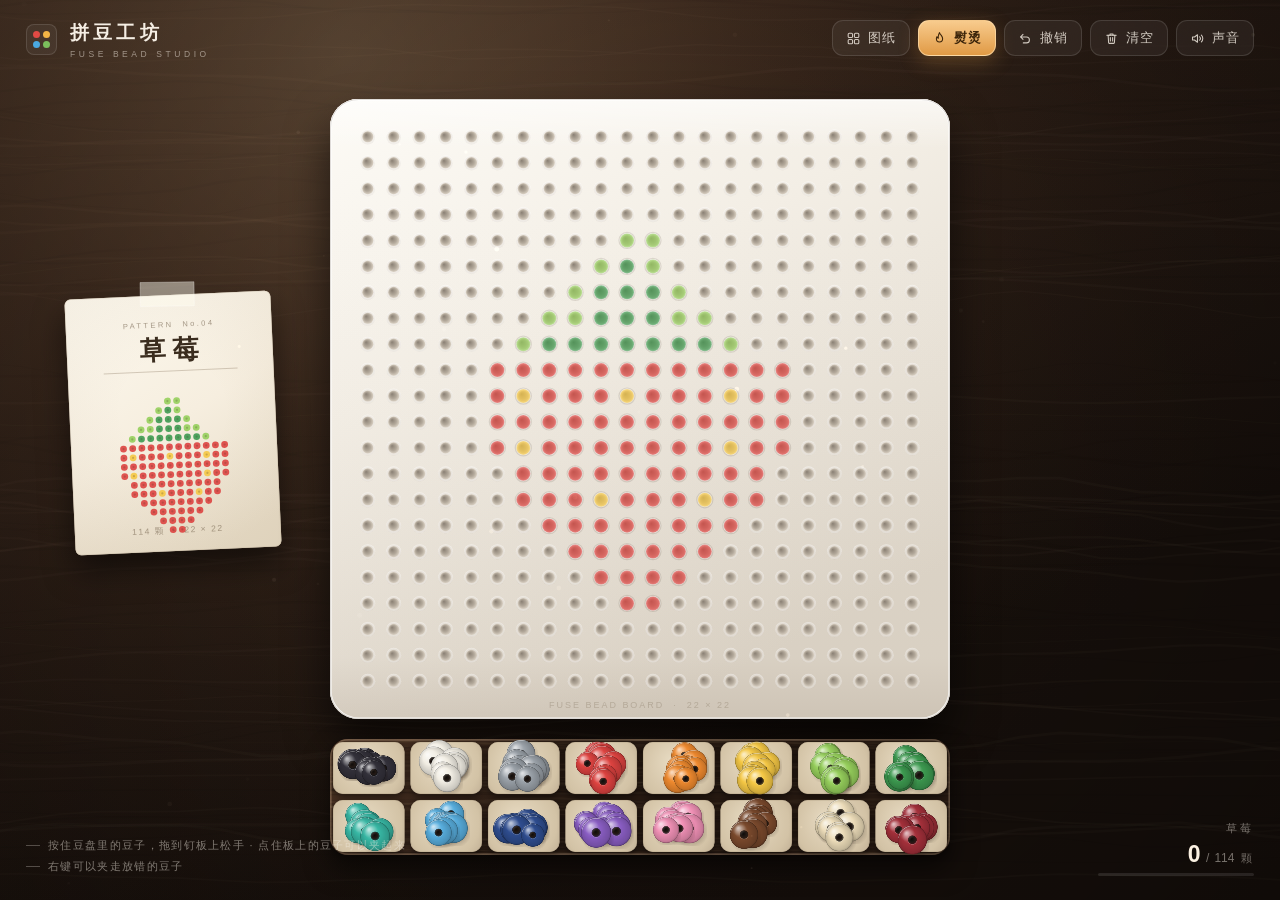
==== fuse-bead-studio.html @ 7cddbe06 "feat: Create Realistic Bead Sorting Game Co-authored-by: traeagent <traeagent@users.noreply.github.c" ====
<!DOCTYPE html>
<html lang="zh-CN">
<head>
<meta charset="utf-8">
<meta name="viewport" content="width=device-width, initial-scale=1, maximum-scale=1, user-scalable=no">
<title>拼豆工坊 · Fuse Bead Studio</title>
<style>
  :root{
    --ink:#f5eee4;
    --muted:rgba(245,238,228,.52);
    --line:rgba(255,255,255,.12);
    --glass:rgba(255,255,255,.055);
    --amber:#f0b45a;
  }
  *{box-sizing:border-box;-webkit-tap-highlight-color:transparent}
  html,body{height:100%;margin:0;overflow:hidden;background:#150f0c;color:var(--ink);
    font-family:-apple-system,BlinkMacSystemFont,"PingFang SC","Hiragino Sans GB","Microsoft YaHei",sans-serif;
    -webkit-font-smoothing:antialiased;user-select:none}
  #stage{position:fixed;inset:0;width:100%;height:100%;display:block;cursor:none;touch-action:none;
    opacity:0;animation:reveal 1.1s .1s forwards ease-out}
  @keyframes reveal{to{opacity:1}}

  /* ── HUD ── */
  .hud{position:fixed;left:0;right:0;top:0;display:flex;justify-content:space-between;align-items:flex-start;
    padding:20px 26px 0;pointer-events:none;z-index:5}
  .brand{display:flex;align-items:center;gap:13px;animation:drop .8s .15s both cubic-bezier(.2,.8,.3,1)}
  .logo{display:grid;grid-template-columns:repeat(2,7px);grid-template-rows:repeat(2,7px);gap:3px;
    padding:6px;border-radius:8px;background:rgba(255,255,255,.05);border:1px solid var(--line)}
  .logo i{border-radius:50%;display:block}
  .logo i:nth-child(1){background:#e04a44}
  .logo i:nth-child(2){background:#f2b545}
  .logo i:nth-child(3){background:#4aa8e0}
  .logo i:nth-child(4){background:#7bbf5c}
  .brand h1{font-size:19px;margin:0;font-weight:600;letter-spacing:.22em;
    font-family:"Songti SC","Noto Serif SC",Georgia,serif}
  .brand p{margin:3px 0 0;font-size:8.5px;letter-spacing:.42em;color:var(--muted);font-weight:500}
  .tools{display:flex;gap:8px;pointer-events:auto;animation:drop .8s .25s both cubic-bezier(.2,.8,.3,1)}
  @keyframes drop{from{opacity:0;transform:translateY(-10px)}to{opacity:1;transform:none}}
  .btn{display:inline-flex;align-items:center;justify-content:center;gap:7px;height:36px;padding:0 13px;
    border-radius:11px;background:var(--glass);border:1px solid var(--line);color:rgba(245,238,228,.82);
    font-size:12.5px;letter-spacing:.08em;cursor:pointer;font-family:inherit;
    transition:background .18s,transform .18s,border-color .18s,color .18s,box-shadow .3s;
    backdrop-filter:blur(12px);-webkit-backdrop-filter:blur(12px)}
  .btn:hover{background:rgba(255,255,255,.1);border-color:rgba(255,255,255,.24);transform:translateY(-1px);color:#fff}
  .btn:active{transform:translateY(0) scale(.97)}
  .btn svg{width:15px;height:15px;stroke:currentColor;fill:none;stroke-width:1.7;
    stroke-linecap:round;stroke-linejoin:round;flex:none}
  .btn.primary{background:linear-gradient(180deg,#f8cb8d,#e09a45);color:#3a2309;
    border-color:rgba(255,225,175,.65);font-weight:600;box-shadow:0 6px 20px rgba(224,154,69,.28)}
  .btn.primary:hover{background:linear-gradient(180deg,#ffdca3,#eda552);color:#2b1906}
  .btn.primary.pulse{animation:pulse 1.6s infinite ease-in-out}
  @keyframes pulse{0%,100%{box-shadow:0 6px 20px rgba(224,154,69,.28)}50%{box-shadow:0 0 0 3px rgba(240,180,90,.28),0 8px 26px rgba(240,180,90,.5)}}
  .btn svg.slash{display:none}
  .btn.muted svg.slash{display:block}
  .btn.muted svg.wave{display:none}

  /* ── stats ── */
  .stats{position:fixed;right:26px;bottom:24px;display:flex;flex-direction:column;align-items:flex-end;gap:7px;
    pointer-events:none;z-index:5;animation:drop .8s .4s both cubic-bezier(.2,.8,.3,1)}
  .stats .name{font-size:10.5px;letter-spacing:.28em;color:rgba(245,238,228,.45)}
  .stats .num{display:flex;align-items:baseline;gap:5px;font-variant-numeric:tabular-nums;line-height:1}
  .stats b{font-size:23px;font-weight:600;color:#fbf1e2;letter-spacing:.02em}
  .stats em{font-style:normal;font-size:12px;color:rgba(245,238,228,.45)}
  .stats .unit{font-size:10.5px;color:rgba(245,238,228,.4);letter-spacing:.15em;margin-left:2px}
  .track{width:156px;height:3px;border-radius:2px;background:rgba(255,255,255,.1);overflow:hidden}
  .track i{display:block;height:100%;width:0;border-radius:2px;
    background:linear-gradient(90deg,#e79a43,#ffdc9e);transition:width .35s cubic-bezier(.2,.8,.3,1)}

  .hint{position:fixed;left:26px;bottom:26px;display:flex;flex-direction:column;gap:6px;pointer-events:none;z-index:5;
    font-size:11px;letter-spacing:.12em;color:rgba(245,238,228,.48);animation:drop .8s .5s both}
  .hint span{display:flex;align-items:center;gap:8px}
  .hint i{width:14px;height:1px;background:rgba(245,238,228,.28);display:block}

  .toast{position:fixed;left:50%;top:82px;transform:translate(-50%,-8px);padding:9px 17px;border-radius:999px;
    background:rgba(32,23,17,.86);border:1px solid rgba(255,255,255,.13);font-size:12px;letter-spacing:.08em;
    color:#f4e8d8;opacity:0;transition:opacity .25s,transform .25s;pointer-events:none;z-index:20;
    backdrop-filter:blur(10px);-webkit-backdrop-filter:blur(10px);white-space:nowrap}
  .toast.show{opacity:1;transform:translate(-50%,0)}

  /* ── modals ── */
  .modal{position:fixed;inset:0;z-index:30;display:flex;align-items:center;justify-content:center;padding:24px;
    background:rgba(12,8,6,.66);backdrop-filter:blur(14px);-webkit-backdrop-filter:blur(14px);
    opacity:0;pointer-events:none;transition:opacity .3s}
  .modal.open{opacity:1;pointer-events:auto}
  .sheet{width:min(760px,94vw);max-height:88vh;overflow:auto;border-radius:22px;padding:26px 26px 24px;
    background:linear-gradient(165deg,#2f231b,#211812 70%);border:1px solid rgba(255,255,255,.1);
    box-shadow:0 40px 90px rgba(0,0,0,.6),inset 0 1px 0 rgba(255,255,255,.07);
    transform:translateY(14px) scale(.985);transition:transform .35s cubic-bezier(.2,.8,.3,1)}
  .modal.open .sheet{transform:none}
  .sheet-head{display:flex;justify-content:space-between;align-items:flex-start;gap:16px;margin-bottom:20px}
  .sheet h2{margin:0;font-size:20px;font-weight:600;letter-spacing:.16em;
    font-family:"Songti SC","Noto Serif SC",Georgia,serif}
  .sheet-head p{margin:7px 0 0;font-size:11.5px;letter-spacing:.08em;color:var(--muted)}
  .x{width:32px;height:32px;border-radius:9px;background:rgba(255,255,255,.05);border:1px solid var(--line);
    color:rgba(245,238,228,.6);font-size:13px;cursor:pointer;line-height:1;transition:.18s;flex:none}
  .x:hover{background:rgba(255,255,255,.12);color:#fff}
  .pgrid{display:grid;grid-template-columns:repeat(6,1fr);gap:10px}
  @media(max-width:720px){.pgrid{grid-template-columns:repeat(3,1fr)}}
  .pcard{position:relative;display:flex;flex-direction:column;align-items:center;gap:7px;padding:10px 8px 11px;
    border-radius:14px;background:rgba(255,255,255,.035);border:1px solid rgba(255,255,255,.08);
    cursor:pointer;transition:.2s;font-family:inherit;color:inherit}
  .pcard:hover{background:rgba(255,255,255,.08);border-color:rgba(255,255,255,.2);transform:translateY(-2px)}
  .pcard.on{border-color:rgba(240,180,90,.8);background:rgba(240,180,90,.09);
    box-shadow:0 0 0 1px rgba(240,180,90,.35) inset}
  .pcard canvas{width:100%;aspect-ratio:1;border-radius:9px;display:block;background:rgba(0,0,0,.18)}
  .pcard b{font-size:12px;font-weight:500;letter-spacing:.1em}
  .pcard s{font-size:9.5px;color:var(--muted);text-decoration:none;letter-spacing:.08em}
  .done-sheet{width:min(420px,92vw);text-align:center;padding:34px 30px 28px}
  .seal{width:56px;height:56px;margin:0 auto 16px;border-radius:50%;display:grid;place-items:center;
    background:radial-gradient(circle at 35% 30%,#ffdda6,#e7a24c);color:#3a2309;font-size:24px;
    box-shadow:0 8px 24px rgba(231,162,76,.35)}
  .done-sheet h2{letter-spacing:.2em}
  .done-sheet p{margin:10px 0 22px;font-size:12px;line-height:1.9;letter-spacing:.06em;color:var(--muted)}
  .done-sheet .btns{display:flex;gap:10px;justify-content:center}
  .done-sheet .btns .btn{height:40px;padding:0 20px;font-size:13px}
  @media(max-width:760px){
    .btn span{display:none}
    .btn{width:38px;padding:0}
    .btn.primary{width:auto;padding:0 14px}
    .btn.primary span{display:inline}
    .brand h1{font-size:16px;letter-spacing:.16em}
    .brand p{display:none}
    .hud{padding:14px 14px 0}
    .stats{right:16px;bottom:16px}
    .track{width:110px}
    .hint{left:16px;bottom:16px}
    .hint span:nth-child(2){display:none}
  }
</style>
</head>
<body>
<canvas id="stage"></canvas>

<header class="hud" id="hud">
  <div class="brand">
    <div class="logo"><i></i><i></i><i></i><i></i></div>
    <div>
      <h1>拼豆工坊</h1>
      <p>FUSE BEAD STUDIO</p>
    </div>
  </div>
  <div class="tools">
    <button class="btn" id="btnPattern" title="选择图纸">
      <svg viewBox="0 0 24 24"><rect x="3.5" y="3.5" width="7" height="7" rx="1.8"/><rect x="13.5" y="3.5" width="7" height="7" rx="1.8"/><rect x="3.5" y="13.5" width="7" height="7" rx="1.8"/><rect x="13.5" y="13.5" width="7" height="7" rx="1.8"/></svg>
      <span>图纸</span>
    </button>
    <button class="btn primary" id="btnIron" title="熨烫定型">
      <svg viewBox="0 0 24 24"><path d="M12 2.6c.9 2.5 2.1 3.6 3.1 4.9 1.2 1.6 1.9 3.2 1.9 5a5 5 0 0 1-10 0c0-1.3.4-2.5 1.1-3.5.2 1.5.8 2.3 2 2.7-.4-2.8.1-5.9 1.9-9.1z"/></svg>
      <span>熨烫</span>
    </button>
    <button class="btn" id="btnUndo" title="撤销 (Z)">
      <svg viewBox="0 0 24 24"><path d="M4.5 9.5h9a4.75 4.75 0 0 1 0 9.5H8.5"/><path d="M8 5.5 4.3 9.5 8 13.5"/></svg>
      <span>撤销</span>
    </button>
    <button class="btn" id="btnClear" title="清空钉板">
      <svg viewBox="0 0 24 24"><path d="M4.5 6.8h15"/><path d="M9.6 6.8V4.9h4.8v1.9"/><path d="M6.6 6.8l.8 12.1a1 1 0 0 0 1 .9h7.2a1 1 0 0 0 1-.9l.8-12.1"/><path d="M10.2 10.4v5.4M13.8 10.4v5.4"/></svg>
      <span>清空</span>
    </button>
    <button class="btn" id="btnSound" title="声音开关">
      <svg class="wave" viewBox="0 0 24 24"><path d="M4 9.6h3.2L12 6v12l-4.8-3.6H4z"/><path d="M15.4 9.2a4 4 0 0 1 0 5.6"/><path d="M18.2 6.6a7.6 7.6 0 0 1 0 10.8"/></svg>
      <svg class="slash" viewBox="0 0 24 24"><path d="M4 9.6h3.2L12 6v12l-4.8-3.6H4z"/><path d="M15.8 9.6l4.4 4.8M20.2 9.6l-4.4 4.8"/></svg>
      <span>声音</span>
    </button>
  </div>
</header>

<div class="stats">
  <div class="name" id="statName">草莓</div>
  <div class="num"><b id="statDone">0</b><em>/</em><em id="statTotal">114</em><span class="unit">颗</span></div>
  <div class="track"><i id="statBar"></i></div>
</div>

<div class="hint">
  <span><i></i>按住豆盘里的豆子，拖到钉板上松手 · 点住板上的豆子可以夹起来</span>
  <span><i></i>右键可以夹走放错的豆子</span>
</div>

<div class="toast" id="toast"></div>

<div class="modal" id="patternModal">
  <div class="sheet">
    <div class="sheet-head">
      <div>
        <h2>选择图纸</h2>
        <p>照着底稿一颗颗放，放完点「熨烫」让它融为一体</p>
      </div>
      <button class="x" id="btnClosePatterns" aria-label="关闭">✕</button>
    </div>
    <div class="pgrid" id="pgrid"></div>
  </div>
</div>

<div class="modal" id="doneModal">
  <div class="sheet done-sheet">
    <div class="seal">
      <svg viewBox="0 0 24 24" width="26" height="26" fill="none" stroke="currentColor" stroke-width="2.4" stroke-linecap="round" stroke-linejoin="round"><path d="M5 12.5l4.5 4.5L19 7.5"/></svg>
    </div>
    <h2>熨烫完成</h2>
    <p id="doneText">豆子已经牢牢融在一起了</p>
    <div class="btns">
      <button class="btn primary" id="btnSave"><span>保存图片</span></button>
      <button class="btn" id="btnAgain"><span>再做一幅</span></button>
    </div>
  </div>
</div>

<script>
(() => {
'use strict';

/* ══════════════════════════ 基础 ══════════════════════════ */
const TAU = Math.PI * 2;
const GRID = 22;
const clamp = (v, a, b) => v < a ? a : v > b ? b : v;
const lerp = (a, b, t) => a + (b - a) * t;
const smooth = t => t * t * (3 - 2 * t);
const easeOut = t => 1 - Math.pow(1 - t, 3);

const PALETTE = [
  { k:'K', name:'曜石黑', hex:'#33313a' },
  { k:'W', name:'珍珠白', hex:'#f2eee4' },
  { k:'A', name:'雾灰',   hex:'#9aa1a8' },
  { k:'R', name:'正红',   hex:'#dd4340' },
  { k:'O', name:'橘橙',   hex:'#ef8a2f' },
  { k:'Y', name:'柠檬黄', hex:'#f5c845' },
  { k:'L', name:'嫩芽绿', hex:'#96cf5c' },
  { k:'G', name:'森林绿', hex:'#3d9a50' },
  { k:'T', name:'薄荷',   hex:'#38b7a4' },
  { k:'B', name:'晴空蓝', hex:'#58aede' },
  { k:'N', name:'深海蓝', hex:'#2f4d8f' },
  { k:'P', name:'葡萄紫', hex:'#8a5ec3' },
  { k:'M', name:'樱花粉', hex:'#f191b6' },
  { k:'C', name:'可可棕', hex:'#7b4a2d' },
  { k:'S', name:'奶油',   hex:'#ecdcb9' },
  { k:'D', name:'酒红',   hex:'#a3303a' },
];
const KEY = {};
PALETTE.forEach((p, i) => KEY[p.k] = i);

const PATTERNS = [
  { id:'strawberry', name:'草莓', rows:[
    "................",
    ".......LL.......",
    "......LGL.......",
    ".....LGGGL......",
    "....LLGGGLL.....",
    "...LGGGGGGGL....",
    "..RRRRRRRRRRRR..",
    "..RYRRRYRRRYRR..",
    "..RRRRRRRRRRRR..",
    "..RYRRRRRRRYRR..",
    "...RRRRRRRRRR...",
    "...RRRYRRRYRR...",
    "....RRRRRRRR....",
    ".....RRRRRR.....",
    "......RRRR......",
    ".......RR.......",
  ]},
  { id:'heart', name:'爱心', rows:[
    "................",
    "...RRR....RRR...",
    "..RRRRR..RRRRR..",
    ".RRRRRRRRRRRRRR.",
    ".RRWRRRRRRRRWRR.",
    ".RRRRRRRRRRRRRR.",
    ".RRRRRRRRRRRRRR.",
    "..RRRRRRRRRRRR..",
    "...RRRRRRRRRR...",
    "....RRRRRRRR....",
    ".....RRRRRR.....",
    "......RRRR......",
    ".......RR.......",
    "................",
    "................",
    "................",
  ]},
  { id:'star', name:'星星', rows:[
    "................",
    ".......YY.......",
    ".......YY.......",
    "......YYYY......",
    "......YYYY......",
    ".YYYYYYYYYYYYYY.",
    "..YYYYYYYYYYYY..",
    "...YYYYYYYYYY...",
    "....YYYYYYYY....",
    "...YYYYYYYYYY...",
    "...YYYYYYYYYY...",
    "..YYYYY..YYYYY..",
    "..YYYY....YYYY..",
    ".YYY........YYY.",
    "................",
    "................",
  ]},
  { id:'mushroom', name:'蘑菇', rows:[
    "................",
    ".....RRRRRR.....",
    "...RRRRRRRRRR...",
    "..RRWWRRRRWWRR..",
    "..RRWWRRRRWWRR..",
    ".RRRRRRRRRRRRRR.",
    ".RRRRRRRRRRRRRR.",
    "..SSSSSSSSSSSS..",
    "...SSSSSSSSSS...",
    "...SSKSSSSKSS...",
    "...SSSSSSSSSS...",
    "....SSSSSSSS....",
    "....SSSSSSSS....",
    ".....SSSSSS.....",
    "................",
    "................",
  ]},
  { id:'cat', name:'小猫', rows:[
    "................",
    "..OO........OO..",
    "..OOO......OOO..",
    "..OOOO....OOOO..",
    "..OOOOOOOOOOOO..",
    "..OOOOOOOOOOOO..",
    "..OOKOOOOOOKOO..",
    "..OOKOOOOOOKOO..",
    "..OOOOOMOOOOOO..",
    "..OOOOOKKOOOOO..",
    "..OOOOOMOOOOOO..",
    "..OOOOOOOOOOOO..",
    "..OOWWWOOWWWOO..",
    "...OOOOOOOOOO...",
    "....OOOOOOOO....",
    "................",
  ]},
];

/* ══════════════════════════ 状态 ══════════════════════════ */
const canvas = document.getElementById('stage');
const ctx = canvas.getContext('2d');
let W = 0, H = 0, DPR = 1;
let bgSprite = null, boardSprite = null, traySprite = null;
let heaps = [], heapCount = [];

const L = {
  board:{x:0,y:0,w:0,h:0}, tray:{x:0,y:0,w:0,h:0,cw:0,ch:0},
  pitch:0, bead:0, ox:0, oy:0
};

let grid = new Array(GRID * GRID).fill(-1);
let guide = new Array(GRID * GRID).fill(-1);
let guideCount = 0;
let melt = new Float32Array(GRID * GRID);
let history = [];
let currentPattern = PATTERNS[0];
let phase = 'play';           // play | ironing | done
let ironStart = 0;
let ironProgress = 0;
let notifiedDone = false;

const mouse = { x: 0, y: 0, inside: false };
let held = null;
let heldAtDown = false;
let pressedOn = null;
let hoverCell = null;
let hoverComp = null;
let uiHover = false;

const tweezers = { x: 0, y: 0, open: 6, sway: 0, a: 1, kick: 0 };
let parts = [];
let dust = [];
let last = 0;
let statDirty = true;

/* ══════════════════════════ 音频 ══════════════════════════ */
const AK = (() => {
  let ac = null, master = null, noiseBuf = null, muted = false;
  function ensure() {
    if (!ac) {
      const C = window.AudioContext || window.webkitAudioContext;
      if (!C) return null;
      ac = new C();
      master = ac.createGain();
      master.gain.value = muted ? 0 : 0.5;
      master.connect(ac.destination);
      const len = Math.floor(ac.sampleRate * 1.2);
      noiseBuf = ac.createBuffer(1, len, ac.sampleRate);
      const d = noiseBuf.getChannelData(0);
      for (let i = 0; i < len; i++) d[i] = Math.random() * 2 - 1;
    }
    if (ac.state === 'suspended') ac.resume();
    return ac;
  }
  function blip(freq, dur, vol, type, to, delay) {
    const a = ensure(); if (!a || muted) return;
    const t0 = a.currentTime + (delay || 0);
    const o = a.createOscillator(), g = a.createGain();
    o.type = type || 'sine';
    o.frequency.setValueAtTime(freq, t0);
    if (to) o.frequency.exponentialRampToValueAtTime(to, t0 + dur);
    g.gain.setValueAtTime(0.0001, t0);
    g.gain.linearRampToValueAtTime(vol, t0 + 0.006);
    g.gain.exponentialRampToValueAtTime(0.0001, t0 + dur);
    o.connect(g); g.connect(master);
    o.start(t0); o.stop(t0 + dur + 0.03);
  }
  function rustle(dur, vol, hp) {
    const a = ensure(); if (!a || muted) return;
    const s = a.createBufferSource(); s.buffer = noiseBuf;
    const f = a.createBiquadFilter(); f.type = 'highpass'; f.frequency.value = hp || 1600;
    const g = a.createGain();
    g.gain.setValueAtTime(vol, a.currentTime);
    g.gain.exponentialRampToValueAtTime(0.0001, a.currentTime + dur);
    s.connect(f); f.connect(g); g.connect(master);
    s.start(); s.stop(a.currentTime + dur + 0.02);
  }
  return {
    unlock() { ensure(); },
    pick() { rustle(.07, .10, 2200); blip(1500, .05, .045, 'triangle', 1050); },
    place() { blip(560, .09, .14, 'sine', 400); rustle(.035, .06, 3400); },
    right() { blip(880, .12, .05, 'triangle'); blip(1320, .16, .035, 'sine', null, .05); },
    deny() { blip(190, .1, .06, 'square'); },
    undo() { blip(430, .1, .07, 'triangle', 700); },
    ironOn() {
      const a = ensure(); if (!a || muted) return;
      const dur = 3.9;
      const s = a.createBufferSource(); s.buffer = noiseBuf; s.loop = true;
      const f = a.createBiquadFilter(); f.type = 'bandpass'; f.Q.value = .6;
      f.frequency.setValueAtTime(700, a.currentTime);
      f.frequency.linearRampToValueAtTime(2600, a.currentTime + dur);
      const g = a.createGain();
      g.gain.setValueAtTime(0.0001, a.currentTime);
      g.gain.linearRampToValueAtTime(.10, a.currentTime + .7);
      g.gain.linearRampToValueAtTime(.06, a.currentTime + dur - .6);
      g.gain.exponentialRampToValueAtTime(0.0001, a.currentTime + dur);
      s.connect(f); f.connect(g); g.connect(master);
      s.start(); s.stop(a.currentTime + dur + .05);
    },
    chime() {
      [523, 659, 784, 1046].forEach((f, i) => blip(f, .7, .035, 'sine', null, i * .1));
    },
    toggle() {
      muted = !muted;
      if (master) master.gain.value = muted ? 0 : 0.5;
      return muted;
    }
  };
})();

/* ══════════════════════════ 工具 ══════════════════════════ */
function rr(g, x, y, w, h, r) {
  r = Math.min(r, w / 2, h / 2);
  g.beginPath();
  g.moveTo(x + r, y);
  g.arcTo(x + w, y, x + w, y + h, r);
  g.arcTo(x + w, y + h, x, y + h, r);
  g.arcTo(x, y + h, x, y, r);
  g.arcTo(x, y, x + w, y, r);
  g.closePath();
}
function mulberry32(a) {
  return function () {
    a |= 0; a = a + 0x6D2B79F5 | 0;
    let t = Math.imul(a ^ a >>> 15, 1 | a);
    t = t + Math.imul(t ^ t >>> 7, 61 | t) ^ t;
    return ((t ^ t >>> 14) >>> 0) / 4294967296;
  };
}
function shade(hex, amt) {
  const n = parseInt(hex.slice(1), 16);
  const r = (n >> 16) & 255, g = (n >> 8) & 255, b = n & 255;
  const t = amt < 0 ? 0 : 255, p = Math.abs(amt);
  return 'rgb(' + Math.round(r + (t - r) * p) + ',' + Math.round(g + (t - g) * p) + ',' + Math.round(b + (t - b) * p) + ')';
}

/* ══════════════════════════ 豆子贴图 ══════════════════════════ */
const SPRITE = 128;
const BEAD_RATIO = 0.86;      // 豆体占贴图比例
const BOX = 1 / BEAD_RATIO;   // 绘制盒子倍率

function makeBeadSprite(hex, melted) {
  const S = SPRITE;
  const c = document.createElement('canvas');
  c.width = c.height = S;
  const g = c.getContext('2d');
  const cx = S / 2, cy = S / 2, R = S * 0.43;

  // 影子
  const sh = g.createRadialGradient(cx + R * .14, cy + R * .18, R * .25, cx + R * .14, cy + R * .18, R * 1.15);
  sh.addColorStop(0, melted ? 'rgba(28,16,10,.26)' : 'rgba(28,16,10,.42)');
  sh.addColorStop(.5, melted ? 'rgba(28,16,10,.10)' : 'rgba(28,16,10,.20)');
  sh.addColorStop(1, 'rgba(28,16,10,0)');
  g.fillStyle = sh;
  g.beginPath(); g.arc(cx + R * .14, cy + R * .18, R * 1.15, 0, TAU); g.fill();

  if (!melted) {
    // 柱体
    const grad = g.createRadialGradient(cx - R * .38, cy - R * .42, R * .08, cx, cy, R * 1.06);
    grad.addColorStop(0, shade(hex, .42));
    grad.addColorStop(.42, hex);
    grad.addColorStop(.86, shade(hex, -.16));
    grad.addColorStop(1, shade(hex, -.34));
    g.beginPath(); g.arc(cx, cy, R, 0, TAU); g.fillStyle = grad; g.fill();

    // 外沿暗边
    g.lineWidth = R * .055;
    g.strokeStyle = 'rgba(0,0,0,.16)';
    g.beginPath(); g.arc(cx, cy, R * .975, 0, TAU); g.stroke();

    // 孔
    const hr = R * .305;
    const hg = g.createRadialGradient(cx - hr * .22, cy - hr * .28, hr * .05, cx, cy, hr * 1.02);
    hg.addColorStop(0, '#0e0b09');
    hg.addColorStop(.62, '#241a15');
    hg.addColorStop(.9, shade(hex, -.62));
    hg.addColorStop(1, shade(hex, -.44));
    g.beginPath(); g.arc(cx, cy, hr, 0, TAU); g.fillStyle = hg; g.fill();

    // 孔下缘反光
    g.beginPath();
    g.arc(cx, cy, hr * 1.01, Math.PI * .1, Math.PI * .92);
    g.strokeStyle = 'rgba(255,255,255,.20)';
    g.lineWidth = hr * .17;
    g.stroke();

    // 高光
    g.save();
    g.globalAlpha = .5;
    const sp = g.createRadialGradient(cx - R * .4, cy - R * .46, 0, cx - R * .4, cy - R * .46, R * .55);
    sp.addColorStop(0, 'rgba(255,255,255,.95)');
    sp.addColorStop(.45, 'rgba(255,255,255,.35)');
    sp.addColorStop(1, 'rgba(255,255,255,0)');
    g.fillStyle = sp;
    g.beginPath(); g.arc(cx - R * .4, cy - R * .46, R * .55, 0, TAU); g.fill();
    g.restore();

    // 上缘环境光
    g.beginPath();
    g.arc(cx, cy, R * .95, Math.PI * 1.05, Math.PI * 1.6);
    g.strokeStyle = 'rgba(255,255,255,.42)';
    g.lineWidth = R * .045;
    g.stroke();
  } else {
    // 熨烫后的扁圆角方块
    const side = R * 2.04;
    const rad = R * .42;
    const x = cx - side / 2, y = cy - side / 2;
    const grad = g.createLinearGradient(x, y, x + side * .8, y + side);
    grad.addColorStop(0, shade(hex, .20));
    grad.addColorStop(.4, shade(hex, .06));
    grad.addColorStop(.75, hex);
    grad.addColorStop(1, shade(hex, -.16));
    rr(g, x, y, side, side, rad);
    g.fillStyle = grad; g.fill();

    // 熔化的塑料边：左上亮、右下暗
    g.lineWidth = R * .07;
    g.strokeStyle = 'rgba(255,255,255,.18)';
    g.beginPath();
    g.arc(cx, cy, side * .44, Math.PI * 1.02, Math.PI * 1.62);
    g.stroke();
    g.strokeStyle = 'rgba(0,0,0,.14)';
    g.beginPath();
    g.arc(cx, cy, side * .44, Math.PI * .06, Math.PI * .7);
    g.stroke();

    // 收缩的孔：留下淡淡的一圈印记
    g.beginPath(); g.arc(cx, cy, R * .31, 0, TAU);
    g.strokeStyle = 'rgba(255,255,255,.20)';
    g.lineWidth = R * .07;
    g.stroke();
    g.beginPath(); g.arc(cx, cy, R * .27, 0, TAU);
    g.fillStyle = 'rgba(0,0,0,.10)';
    g.fill();

    // 高光
    g.save();
    g.globalAlpha = .4;
    const sp = g.createRadialGradient(cx - R * .45, cy - R * .5, 0, cx - R * .45, cy - R * .5, R * .95);
    sp.addColorStop(0, 'rgba(255,255,255,.85)');
    sp.addColorStop(.5, 'rgba(255,255,255,.22)');
    sp.addColorStop(1, 'rgba(255,255,255,0)');
    g.fillStyle = sp;
    g.beginPath(); g.ellipse(cx - R * .3, cy - R * .34, R * .62, R * .5, -.55, 0, TAU); g.fill();
    g.restore();
  }
  return c;
}

const SPR = PALETTE.map(p => ({ n: makeBeadSprite(p.hex, false), m: makeBeadSprite(p.hex, true) }));

function drawBead(g, ci, x, y, d, m, alpha) {
  m = m || 0; alpha = alpha === undefined ? 1 : alpha;
  if (alpha <= 0.01) return;
  const box = d * BOX;
  const s = SPR[ci];
  g.globalAlpha = alpha;
  if (m <= .005) {
    g.drawImage(s.n, x - box / 2, y - box / 2, box, box);
  } else if (m >= .995) {
    const bm = box * 1.18;
    g.drawImage(s.m, x - bm / 2, y - bm / 2, bm, bm);
  } else {
    g.globalAlpha = alpha * (1 - m);
    g.drawImage(s.n, x - box / 2, y - box / 2, box, box);
    g.globalAlpha = alpha * m;
    const b2 = box * (1 + .18 * m);
    g.drawImage(s.m, x - b2 / 2, y - b2 / 2, b2, b2);
  }
  g.globalAlpha = 1;
}

/* ══════════════════════════ 布局 ══════════════════════════ */
function computeLayout() {
  W = window.innerWidth;
  H = window.innerHeight;
  const top = W < 760 ? 62 : 78;
  const bottomPad = 24;
  const trayH = clamp(H * 0.135, 84, 116);
  const avail = H - top - bottomPad - trayH - 30;
  let bs = Math.min(W * 0.9, avail, 620);
  bs = Math.max(bs, 240);
  const trayW = Math.min(bs, W * 0.96);
  const totalH = bs + 20 + trayH;
  const by = top + Math.max(0, (H - top - bottomPad - totalH) / 2);
  L.board = { x: (W - bs) / 2, y: by, w: bs, h: bs };
  L.tray = { x: (W - trayW) / 2, y: by + bs + 20, w: trayW, h: trayH, cw: trayW / 8, ch: trayH / 2 };
  L.pitch = bs * 0.92 / GRID;
  L.bead = L.pitch * 0.84;
  L.ox = L.board.x + bs * 0.04 + L.pitch / 2;
  L.oy = L.board.y + bs * 0.04 + L.pitch / 2;
}
const cellX = i => L.ox + i * L.pitch;
const cellY = j => L.oy + j * L.pitch;

function buildHeaps() {
  const base = Math.min(L.tray.cw, L.tray.ch) * 0.50;
  const maxR = Math.min(L.tray.cw, L.tray.ch) * 0.30;
  heaps = PALETTE.map((p, ci) => {
    const rnd = mulberry32(977 + ci * 131);
    const arr = [];
    for (let k = 0; k < 10; k++) {
      const ang = rnd() * TAU;
      const rad = Math.pow(rnd(), .6) * maxR;
      arr.push({
        dx: Math.cos(ang) * rad,
        dy: Math.sin(ang) * rad * 0.82,
        d: base * (0.8 + rnd() * 0.24)
      });
    }
    arr.sort((a, b) => a.dy - b.dy);
    return arr;
  });
}

/* ══════════════════════════ 背景 / 板 / 盘 ══════════════════════════ */
function buildBG() {
  const c = document.createElement('canvas');
  c.width = Math.ceil(W * DPR);
  c.height = Math.ceil(H * DPR);
  const g = c.getContext('2d');
  g.scale(DPR, DPR);

  const base = g.createLinearGradient(0, 0, W * .35, H);
  base.addColorStop(0, '#3d2b20');
  base.addColorStop(.42, '#2b1d15');
  base.addColorStop(1, '#160f0b');
  g.fillStyle = base;
  g.fillRect(0, 0, W, H);

  // 木纹
  const rnd = mulberry32(7);
  for (let i = 0; i < 90; i++) {
    const y0 = rnd() * H;
    const amp = 3 + rnd() * 9;
    const freq = .004 + rnd() * .01;
    const phase = rnd() * 10;
    g.beginPath();
    g.moveTo(-60, y0);
    for (let x = -60; x <= W + 60; x += 40) {
      g.lineTo(x, y0 + Math.sin(x * freq + phase) * amp + Math.sin(x * freq * 3.1 + phase) * amp * .25);
    }
    const light = rnd() < .5;
    g.strokeStyle = light ? 'rgba(255,214,170,.022)' : 'rgba(0,0,0,.05)';
    g.lineWidth = .6 + rnd() * 2.4;
    g.stroke();
  }

  // 主光
  const key = g.createRadialGradient(W * .27, H * .06, 0, W * .27, H * .06, Math.max(W, H) * .8);
  key.addColorStop(0, 'rgba(255,214,158,.20)');
  key.addColorStop(.38, 'rgba(255,186,124,.07)');
  key.addColorStop(1, 'rgba(0,0,0,0)');
  g.fillStyle = key;
  g.fillRect(0, 0, W, H);

  // 暗角
  const v = g.createRadialGradient(W / 2, H * .44, Math.min(W, H) * .3, W / 2, H * .44, Math.max(W, H) * .82);
  v.addColorStop(0, 'rgba(0,0,0,0)');
  v.addColorStop(.7, 'rgba(0,0,0,.28)');
  v.addColorStop(1, 'rgba(0,0,0,.62)');
  g.fillStyle = v;
  g.fillRect(0, 0, W, H);
  return c;
}

function buildBoard() {
  const pad = 58;
  const w = L.board.w, h = L.board.h;
  const c = document.createElement('canvas');
  c.width = Math.ceil((w + pad * 2) * DPR);
  c.height = Math.ceil((h + pad * 2) * DPR);
  const g = c.getContext('2d');
  g.scale(DPR, DPR);
  g.translate(pad, pad);

  const radius = Math.min(28, w * .05);

  // 投影
  g.save();
  g.shadowColor = 'rgba(0,0,0,.62)';
  g.shadowBlur = 44;
  g.shadowOffsetY = 24;
  rr(g, 0, 0, w, h, radius);
  g.fillStyle = '#efe9df';
  g.fill();
  g.restore();

  // 板身
  const bg = g.createLinearGradient(0, 0, w * .5, h);
  bg.addColorStop(0, '#fdfbf6');
  bg.addColorStop(.42, '#f3eee5');
  bg.addColorStop(1, '#ded6c9');
  rr(g, 0, 0, w, h, radius);
  g.fillStyle = bg;
  g.fill();

  // 内侧边缘暗部
  g.save();
  rr(g, 0, 0, w, h, radius);
  g.clip();
  const inShade = g.createLinearGradient(0, 0, 0, h);
  inShade.addColorStop(0, 'rgba(255,255,255,.55)');
  inShade.addColorStop(.08, 'rgba(255,255,255,0)');
  inShade.addColorStop(.9, 'rgba(120,100,80,.05)');
  inShade.addColorStop(1, 'rgba(120,100,80,.16)');
  g.fillStyle = inShade;
  g.fillRect(0, 0, w, h);
  g.restore();

  // 钉孔
  const holeR = L.pitch * .215;
  for (let j = 0; j < GRID; j++) {
    for (let i = 0; i < GRID; i++) {
      const x = (L.ox - L.board.x) + i * L.pitch;
      const y = (L.oy - L.board.y) + j * L.pitch;
      // 外圈凸起
      g.beginPath();
      g.arc(x, y, holeR * 1.34, 0, TAU);
      g.fillStyle = 'rgba(255,255,255,.45)';
      g.fill();
      g.beginPath();
      g.arc(x, y + holeR * .1, holeR * 1.3, 0, TAU);
      g.fillStyle = 'rgba(150,132,112,.10)';
      g.fill();
      // 孔
      const hg = g.createRadialGradient(x - holeR * .3, y - holeR * .35, holeR * .05, x, y, holeR);
      hg.addColorStop(0, '#8d8377');
      hg.addColorStop(.6, '#b3a99b');
      hg.addColorStop(1, '#d9d0c3');
      g.beginPath();
      g.arc(x, y, holeR, 0, TAU);
      g.fillStyle = hg;
      g.fill();
    }
  }

  // 板面蚀刻文字
  g.save();
  g.font = '500 ' + Math.max(7, w * .0145) + 'px -apple-system,"PingFang SC",sans-serif';
  g.fillStyle = 'rgba(126,110,92,.34)';
  g.textAlign = 'center';
  g.letterSpacing = '2px';
  g.fillText('FUSE BEAD BOARD  ·  22 × 22', w / 2, h - Math.max(8, w * .017));
  g.restore();

  // 描边
  g.lineWidth = 1.6;
  g.strokeStyle = 'rgba(255,255,255,.9)';
  rr(g, .8, .8, w - 1.6, h - 1.6, radius);
  g.stroke();
  g.lineWidth = 1;
  g.strokeStyle = 'rgba(96,80,64,.20)';
  rr(g, .5, .5, w - 1, h - 1, radius);
  g.stroke();

  return { c, pad };
}

function buildTray() {
  const pad = 42;
  const w = L.tray.w, h = L.tray.h;
  const c = document.createElement('canvas');
  c.width = Math.ceil((w + pad * 2) * DPR);
  c.height = Math.ceil((h + pad * 2) * DPR);
  const g = c.getContext('2d');
  g.scale(DPR, DPR);
  g.translate(pad, pad);

  const radius = Math.min(18, h * .2);

  // 阴影
  g.save();
  g.shadowColor = 'rgba(0,0,0,.55)';
  g.shadowBlur = 26;
  g.shadowOffsetY = 14;
  rr(g, 0, 0, w, h, radius);
  g.fillStyle = '#2c1c12';
  g.fill();
  g.restore();

  // 木质
  const wood = g.createLinearGradient(0, 0, w * .3, h);
  wood.addColorStop(0, '#4a3222');
  wood.addColorStop(.5, '#38251a');
  wood.addColorStop(1, '#251810');
  rr(g, 0, 0, w, h, radius);
  g.fillStyle = wood;
  g.fill();

  g.save();
  rr(g, 0, 0, w, h, radius);
  g.clip();
  const rnd = mulberry32(31);
  for (let i = 0; i < 60; i++) {
    const y = rnd() * h;
    g.beginPath();
    g.moveTo(-20, y);
    for (let x = -20; x < w + 20; x += 25) {
      g.lineTo(x, y + Math.sin(x * .02 + i) * (1 + rnd() * 2));
    }
    g.strokeStyle = rnd() < .5 ? 'rgba(255,205,160,.035)' : 'rgba(0,0,0,.09)';
    g.lineWidth = .5 + rnd() * 1.8;
    g.stroke();
  }
  // 托盘内缘亮线
  g.strokeStyle = 'rgba(255,215,175,.16)';
  g.lineWidth = 1.4;
  g.strokeRect(1, 1, w - 2, h - 2);
  g.restore();

  // 分格
  for (let r = 0; r < 2; r++) {
    for (let i = 0; i < 8; i++) {
      const x = i * L.tray.cw, y = r * L.tray.ch;
      const ix = x + 3, iy = y + 3, iw = L.tray.cw - 6, ih = L.tray.ch - 6;
      const ir = Math.min(10, ih * .3);
      // 凹槽阴影
      g.save();
      g.shadowColor = 'rgba(0,0,0,.55)';
      g.shadowBlur = 7;
      g.shadowOffsetY = 2;
      rr(g, ix, iy, iw, ih, ir);
      g.fillStyle = '#d9cbb1';
      g.fill();
      g.restore();
      // 绒布
      const felt = g.createRadialGradient(ix + iw * .4, iy + ih * .35, 2, ix + iw / 2, iy + ih / 2, Math.max(iw, ih) * .75);
      felt.addColorStop(0, '#e6d9c0');
      felt.addColorStop(.65, '#d3c3a6');
      felt.addColorStop(1, '#b3a189');
      rr(g, ix, iy, iw, ih, ir);
      g.fillStyle = felt;
      g.fill();
      g.strokeStyle = 'rgba(90,72,52,.22)';
      g.lineWidth = 1;
      g.stroke();
    }
  }

  // 外沿高光
  g.lineWidth = 1.4;
  g.strokeStyle = 'rgba(255,220,180,.14)';
  rr(g, .7, .7, w - 1.4, h - 1.4, radius);
  g.stroke();

  return { c, pad };
}

/* ══════════════════════════ 图纸 ══════════════════════════ */
function applyPattern(p, keepGrid) {
  currentPattern = p;
  guide = new Array(GRID * GRID).fill(-1);
  guideCount = 0;
  if (p && p.rows) {
    const ph = p.rows.length, pw = p.rows[0].length;
    const ox = Math.floor((GRID - pw) / 2);
    const oy = Math.floor((GRID - ph) / 2);
    for (let y = 0; y < ph; y++) {
      const row = p.rows[y];
      for (let x = 0; x < pw; x++) {
        const ch = row[x];
        if (ch === '.' || ch === undefined) continue;
        const ci = KEY[ch];
        if (ci === undefined) continue;
        guide[(oy + y) * GRID + (ox + x)] = ci;
        guideCount++;
      }
    }
  }
  notifiedDone = false;
  statDirty = true;
  if (!keepGrid) {
    grid = new Array(GRID * GRID).fill(-1);
    melt = new Float32Array(GRID * GRID);
    history = [];
    phase = 'play';
    held = null;
    ironProgress = 0;
    document.querySelectorAll('.pcard').forEach(el => el.classList.toggle('on', el.dataset.id === (p ? p.id : 'free')));
  }
}

/* ══════════════════════════ 统计 / UI ══════════════════════════ */
const elName = document.getElementById('statName');
const elDone = document.getElementById('statDone');
const elTotal = document.getElementById('statTotal');
const elBar = document.getElementById('statBar');
const elIron = document.getElementById('btnIron');
const toastEl = document.getElementById('toast');
let toastTimer = null;

function toast(msg) {
  toastEl.textContent = msg;
  toastEl.classList.add('show');
  clearTimeout(toastTimer);
  toastTimer = setTimeout(() => toastEl.classList.remove('show'), 1700);
}

function counts() {
  let placed = 0, correct = 0;
  for (let k = 0; k < grid.length; k++) {
    if (grid[k] >= 0) placed++;
    if (guide[k] >= 0 && grid[k] === guide[k]) correct++;
  }
  return { placed, correct };
}

function updateStats() {
  const { placed, correct } = counts();
  const isPattern = !!currentPattern;
  elName.textContent = isPattern ? currentPattern.name : '自由创作';
  if (isPattern) {
    elDone.textContent = correct;
    elTotal.style.display = '';
    elTotal.textContent = guideCount;
    document.querySelector('.stats .num em').style.display = '';
    elBar.style.width = (guideCount ? (correct / guideCount) * 100 : 0) + '%';
    if (correct >= guideCount && guideCount > 0 && !notifiedDone) {
      notifiedDone = true;
      toast('图纸放满啦，点「熨烫」定型');
      AK.chime();
    }
  } else {
    elDone.textContent = placed;
    elTotal.style.display = 'none';
    document.querySelector('.stats .num em').style.display = 'none';
    elBar.style.width = Math.min(100, placed / 120 * 100) + '%';
  }
  elIron.classList.toggle('pulse', isPattern && correct >= guideCount && guideCount > 0 && phase === 'play');
}

/* ══════════════════════════ 粒子 ══════════════════════════ */
function spawnSpark(x, y) {
  for (let i = 0; i < 5; i++) {
    const a = Math.random() * TAU, r = Math.random() * .8;
    parts.push({
      type: 'spark', x, y, vx: Math.cos(a) * r, vy: Math.sin(a) * r - .5,
      life: .45, max: .45, r: 1.2 + Math.random() * 1.6, g: 0
    });
  }
  parts.push({ type: 'ring', x, y, life: .5, max: .5, r0: L.pitch * .3, grow: L.pitch * .55, g: 0 });
}
function spawnDeny(x, y) {
  parts.push({ type: 'ring', x, y, life: .4, max: .4, r0: L.pitch * .34, grow: L.pitch * .3, deny: true });
}
function spawnSteam(x, y) {
  parts.push({
    type: 'steam', x, y, vx: (Math.random() - .5) * 10, vy: -14 - Math.random() * 18,
    life: 1.2 + Math.random() * .8, max: 2, r: 2 + Math.random() * 4, g: 0
  });
}

function updateParts(dt) {
  for (let i = parts.length - 1; i >= 0; i--) {
    const p = parts[i];
    p.life -= dt;
    if (p.life <= 0) { parts.splice(i, 1); continue; }
    if (p.type === 'spark') { p.vy += 60 * dt; p.x += p.vx; p.y += p.vy; }
    else if (p.type === 'steam') { p.x += p.vx * dt; p.y += p.vy * dt; p.vx += (Math.random() - .5) * 18 * dt; }
  }
}
function drawParts(g) {
  for (const p of parts) {
    const t = clamp(p.life / p.max, 0, 1);
    if (p.type === 'ring') {
      const r = p.r0 + (1 - t) * p.grow;
      g.beginPath();
      g.arc(p.x, p.y, r, 0, TAU);
      g.strokeStyle = p.deny ? 'rgba(226,110,90,' + (t * .7) + ')' : 'rgba(255,240,208,' + (t * .6) + ')';
      g.lineWidth = 1.6 * t + .4;
      g.stroke();
    } else if (p.type === 'steam') {
      const a = Math.sin(t * Math.PI) * .12;
      const rg = g.createRadialGradient(p.x, p.y, 0, p.x, p.y, p.r * 2.2);
      rg.addColorStop(0, 'rgba(255,246,232,' + a + ')');
      rg.addColorStop(1, 'rgba(255,246,232,0)');
      g.fillStyle = rg;
      g.beginPath(); g.arc(p.x, p.y, p.r * 2.2, 0, TAU); g.fill();
    } else {
      g.globalAlpha = t;
      g.fillStyle = 'rgba(255,240,214,.9)';
      g.beginPath(); g.arc(p.x, p.y, p.r * t, 0, TAU); g.fill();
      g.globalAlpha = 1;
    }
  }
}

/* ══════════════════════════ 灰尘 ══════════════════════════ */
function buildDust() {
  dust = [];
  for (let i = 0; i < 34; i++) {
    dust.push({
      x: Math.random() * W, y: Math.random() * H,
      r: .6 + Math.random() * 1.8,
      vx: (Math.random() - .5) * 6, vy: -2 - Math.random() * 5,
      a: .03 + Math.random() * .07, ph: Math.random() * TAU
    });
  }
}
function drawDust(t) {
  ctx.save();
  ctx.globalCompositeOperation = 'lighter';
  for (const d of dust) {
    ctx.globalAlpha = d.a * (0.6 + 0.4 * Math.sin(t * .001 + d.ph));
    ctx.fillStyle = '#ffe9c8';
    ctx.beginPath(); ctx.arc(d.x, d.y, d.r, 0, TAU); ctx.fill();
  }
  ctx.restore();
}

/* ══════════════════════════ 渲染 ══════════════════════════ */
function drawBoard() {
  const s = boardSprite;
  ctx.drawImage(s.c, L.board.x - s.pad, L.board.y - s.pad, L.board.w + s.pad * 2, L.board.h + s.pad * 2);
}

function drawGuides() {
  if (!currentPattern) return;
  for (let j = 0; j < GRID; j++) {
    for (let i = 0; i < GRID; i++) {
      const k = j * GRID + i;
      const gi = guide[k];
      if (gi < 0 || grid[k] >= 0) continue;
      const x = cellX(i), y = cellY(j);
      ctx.globalAlpha = .70;
      ctx.fillStyle = PALETTE[gi].hex;
      ctx.beginPath();
      ctx.arc(x, y, L.pitch * .27, 0, TAU);
      ctx.fill();
      ctx.globalAlpha = .22;
      ctx.strokeStyle = 'rgba(255,255,255,.9)';
      ctx.lineWidth = 1.2;
      ctx.stroke();
      ctx.globalAlpha = .14;
      ctx.strokeStyle = '#4b3d2f';
      ctx.beginPath();
      ctx.arc(x, y, L.pitch * .31, 0, TAU);
      ctx.stroke();
      ctx.globalAlpha = 1;
    }
  }
}

function drawPatternCard() {
  if (!currentPattern || W < 1180) return;
  const pw = 206, ph = 256;
  const px = L.board.x - pw - 54;
  const py = L.board.y + (L.board.h - ph) * .5 + 14;
  if (px < 20) return;

  ctx.save();
  ctx.translate(px + pw / 2, py + ph / 2);
  ctx.rotate(-0.045);
  ctx.translate(-pw / 2, -ph / 2);

  // 纸张阴影
  ctx.save();
  ctx.shadowColor = 'rgba(0,0,0,.5)';
  ctx.shadowBlur = 30;
  ctx.shadowOffsetY = 16;
  rr(ctx, 0, 0, pw, ph, 6);
  ctx.fillStyle = '#f2e9d9';
  ctx.fill();
  ctx.restore();

  const pg = ctx.createLinearGradient(0, 0, pw * .7, ph);
  pg.addColorStop(0, '#fdf9ef');
  pg.addColorStop(.55, '#f6eedf');
  pg.addColorStop(1, '#e7dcc7');
  rr(ctx, 0, 0, pw, ph, 6);
  ctx.fillStyle = pg;
  ctx.fill();
  ctx.strokeStyle = 'rgba(116,96,70,.20)';
  ctx.lineWidth = 1;
  ctx.stroke();

  // 纸的暗角
  ctx.save();
  rr(ctx, 0, 0, pw, ph, 6);
  ctx.clip();
  const vg = ctx.createRadialGradient(pw / 2, ph * .45, ph * .2, pw / 2, ph * .45, ph * .85);
  vg.addColorStop(0, 'rgba(120,90,50,0)');
  vg.addColorStop(1, 'rgba(120,90,50,.10)');
  ctx.fillStyle = vg;
  ctx.fillRect(0, 0, pw, ph);
  ctx.restore();

  // 胶带
  ctx.save();
  ctx.translate(pw / 2, -2);
  ctx.rotate(.03);
  ctx.fillStyle = 'rgba(255,252,240,.45)';
  ctx.fillRect(-27, -11, 54, 24);
  ctx.strokeStyle = 'rgba(255,255,255,.35)';
  ctx.lineWidth = .8;
  ctx.strokeRect(-27, -11, 54, 24);
  ctx.restore();

  ctx.textAlign = 'center';
  ctx.fillStyle = 'rgba(96,78,56,.55)';
  ctx.font = '500 7.5px -apple-system,"PingFang SC",sans-serif';
  ctx.letterSpacing = '2.4px';
  ctx.fillText('PATTERN  No.04', pw / 2, 32);

  ctx.letterSpacing = '7px';
  ctx.fillStyle = '#3a2c1e';
  ctx.font = '600 26px "Songti SC","Noto Serif SC",Georgia,serif';
  ctx.fillText(currentPattern.name, pw / 2 + 3, 64);

  ctx.beginPath();
  ctx.moveTo(36, 76);
  ctx.lineTo(pw - 36, 76);
  ctx.strokeStyle = 'rgba(110,88,62,.28)';
  ctx.lineWidth = 1;
  ctx.stroke();

  // 图纸点阵
  const rows = currentPattern.rows;
  const phh = rows.length, pww = rows[0].length;
  const cell = Math.min(9.2, (pw - 54) / pww);
  const gx = pw / 2 - cell * pww / 2;
  const gy = 92;
  for (let y = 0; y < phh; y++) {
    for (let x = 0; x < pww; x++) {
      const ch = rows[y][x];
      if (ch === '.') continue;
      const ci = KEY[ch];
      if (ci === undefined) continue;
      const dx = gx + (x + .5) * cell, dy = gy + (y + .5) * cell;
      ctx.fillStyle = PALETTE[ci].hex;
      ctx.globalAlpha = .9;
      ctx.beginPath(); ctx.arc(dx, dy, cell * .37, 0, TAU); ctx.fill();
      ctx.globalAlpha = .5;
      ctx.fillStyle = 'rgba(70,55,40,.5)';
      ctx.beginPath(); ctx.arc(dx, dy, cell * .12, 0, TAU); ctx.fill();
      ctx.globalAlpha = 1;
    }
  }

  ctx.fillStyle = 'rgba(96,78,56,.5)';
  ctx.font = '500 8.5px -apple-system,"PingFang SC",sans-serif';
  ctx.letterSpacing = '1.5px';
  ctx.fillText(guideCount + ' 颗  ·  22 × 22', pw / 2, ph - 18);

  ctx.restore();
}

function drawPlaced() {
  for (let j = 0; j < GRID; j++) {
    for (let i = 0; i < GRID; i++) {
      const k = j * GRID + i;
      const v = grid[k];
      if (v < 0) continue;
      drawBead(ctx, v, cellX(i), cellY(j), L.bead, melt[k], 1);
    }
  }
}

function drawHover() {
  if (phase !== 'play' || !hoverCell) return;
  const { i, j } = hoverCell;
  const x = cellX(i), y = cellY(j);
  const occupied = grid[j * GRID + i] >= 0;
  ctx.beginPath();
  ctx.arc(x, y, L.pitch * .46, 0, TAU);
  ctx.strokeStyle = occupied ? 'rgba(226,110,90,.65)' : 'rgba(255,238,205,.55)';
  ctx.lineWidth = 1.4;
  ctx.stroke();

  if (!occupied) {
    let col = held;
    if (col == null && currentPattern) {
      const gi = guide[j * GRID + i];
      if (gi >= 0) col = gi;
    }
    if (col != null) {
      drawBead(ctx, col, x, y, L.bead * .96, 0, held != null ? .5 : .28);
    }
  }
}

function drawTray(now) {
  const s = traySprite;
  ctx.drawImage(s.c, L.tray.x - s.pad, L.tray.y - s.pad, L.tray.w + s.pad * 2, L.tray.h + s.pad * 2);

  for (let ci = 0; ci < PALETTE.length; ci++) {
    const col = ci % 8, row = (ci / 8) | 0;
    const cx = L.tray.x + col * L.tray.cw + L.tray.cw / 2;
    const cy = L.tray.y + row * L.tray.ch + L.tray.ch / 2;

    // 悬停光
    if (hoverComp === ci && phase === 'play') {
      rr(ctx, L.tray.x + col * L.tray.cw + 4, L.tray.y + row * L.tray.ch + 4,
        L.tray.cw - 8, L.tray.ch - 8, 8);
      ctx.fillStyle = 'rgba(255,246,225,.10)';
      ctx.fill();
      ctx.strokeStyle = 'rgba(255,244,218,.42)';
      ctx.lineWidth = 1.2;
      ctx.stroke();
    }

    // 豆子堆
    const n = Math.min(heapCount[ci], heaps[ci].length);
    const list = heaps[ci];
    for (let k = 0; k < n; k++) {
      const b = list[k];
      drawBead(ctx, ci, cx + b.dx, cy + b.dy, b.d, 0, 1);
    }
  }
}

function drawTweezers(now) {
  const t = tweezers;
  if (t.a <= .01) return;

  const sc = clamp(L.board.w / 600, .62, 1.12);
  const len = 164 * sc;
  const ang = -1.0 + t.sway;
  const dx = Math.cos(ang), dy = Math.sin(ang);
  const px = -dy, py = dx;
  const halfGap = t.open * sc;
  const wTip = 1.6 * sc, wBase = 5.1 * sc;
  const gapBase = halfGap * .45 + 7 * sc;

  const tipA = { x: t.x - px * halfGap, y: t.y - py * halfGap };
  const tipB = { x: t.x + px * halfGap, y: t.y + py * halfGap };
  const baseA = { x: tipA.x + dx * len - px * (gapBase - halfGap), y: tipA.y + dy * len - py * (gapBase - halfGap) };
  const baseB = { x: tipB.x + dx * len + px * (gapBase - halfGap), y: tipB.y + dy * len + py * (gapBase - halfGap) };

  // 端点
  const aOut = { x: baseA.x - px * wBase, y: baseA.y - py * wBase };
  const aIn  = { x: baseA.x + px * wBase, y: baseA.y + py * wBase };
  const bOut = { x: baseB.x + px * wBase, y: baseB.y + py * wBase };
  const bIn  = { x: baseB.x - px * wBase, y: baseB.y - py * wBase };
  const taOut = { x: tipA.x - px * wTip, y: tipA.y - py * wTip };
  const taIn  = { x: tipA.x + px * wTip, y: tipA.y + py * wTip };
  const tbOut = { x: tipB.x + px * wTip, y: tipB.y + py * wTip };
  const tbIn  = { x: tipB.x - px * wTip, y: tipB.y - py * wTip };

  function cap(g, from, to, r) {
    const k = r * .5523;
    g.bezierCurveTo(from.x + dx * k, from.y + dy * k, to.x + dx * k, to.y + dy * k, to.x, to.y);
  }

  function buildPath(g) {
    g.beginPath();
    g.moveTo(taOut.x, taOut.y);
    // A 外沿
    g.quadraticCurveTo(
      (taOut.x + aOut.x) / 2 - px * 2.4 * sc, (taOut.y + aOut.y) / 2 - py * 2.4 * sc,
      aOut.x, aOut.y
    );
    // 尾部外圆
    cap(g, aOut, bOut, gapBase + wBase);
    // B 外沿回尖
    g.quadraticCurveTo(
      (tbOut.x + bOut.x) / 2 + px * 2.4 * sc, (tbOut.y + bOut.y) / 2 + py * 2.4 * sc,
      tbOut.x, tbOut.y
    );
    // 尖端口
    g.lineTo(tbIn.x, tbIn.y);
    // B 内沿
    g.quadraticCurveTo(
      (tbIn.x + bIn.x) / 2 - px * 1.1 * sc, (tbIn.y + bIn.y) / 2 - py * 1.1 * sc,
      bIn.x, bIn.y
    );
    // 尾部内圆
    cap(g, bIn, aIn, Math.max(1, gapBase - wBase));
    // A 内沿回尖
    g.quadraticCurveTo(
      (taIn.x + aIn.x) / 2 + px * 1.1 * sc, (taIn.y + aIn.y) / 2 + py * 1.1 * sc,
      taIn.x, taIn.y
    );
    g.closePath();
  }

  ctx.save();
  ctx.globalAlpha = t.a;

  // 影子
  ctx.save();
  ctx.filter = 'blur(7px)';
  ctx.translate(10 * sc, 15 * sc);
  buildPath(ctx);
  ctx.fillStyle = 'rgba(24,12,6,.32)';
  ctx.fill();
  ctx.restore();

  // 金属底
  buildPath(ctx);
  ctx.fillStyle = '#7b8592';
  ctx.fill();

  // 每条臂各自的圆柱受光
  ctx.save();
  buildPath(ctx);
  ctx.clip();
  const armW = wBase * 1.18;
  for (const side of [-1, 1]) {
    ctx.save();
    ctx.translate(t.x, t.y);
    ctx.rotate(ang);
    ctx.translate(0, side * gapBase);
    const mg = ctx.createLinearGradient(0, -armW, 0, armW);
    mg.addColorStop(0, '#2f363e');
    mg.addColorStop(.13, '#6d7784');
    mg.addColorStop(.3, '#c6d0db');
    mg.addColorStop(.42, '#fbfdff');
    mg.addColorStop(.57, '#a3aeba');
    mg.addColorStop(.78, '#5b6571');
    mg.addColorStop(1, '#282e35');
    ctx.fillStyle = mg;
    ctx.fillRect(-30, -armW, len + 60, armW * 2);
    ctx.restore();
  }
  // 尾部弯折的暗部
  const capX = t.x + dx * (len - 10 * sc), capY = t.y + dy * (len - 10 * sc);
  const cg = ctx.createRadialGradient(capX, capY, 0, capX, capY, 30 * sc);
  cg.addColorStop(0, 'rgba(18,20,24,.30)');
  cg.addColorStop(1, 'rgba(18,20,24,0)');
  ctx.fillStyle = cg;
  ctx.fillRect(t.x - 420, t.y - 420, 840, 840);
  ctx.restore();

  // 轮廓
  buildPath(ctx);
  ctx.lineWidth = 1;
  ctx.strokeStyle = 'rgba(22,19,17,.72)';
  ctx.stroke();

  // 尖端暗面
  ctx.beginPath();
  ctx.arc(tipA.x + (taOut.x - taIn.x) * .25, tipA.y + (taOut.y - taIn.y) * .25, 1.9 * sc, 0, TAU);
  ctx.fillStyle = 'rgba(46,50,56,.85)';
  ctx.fill();
  ctx.beginPath();
  ctx.arc(tipB.x + (tbOut.x - tbIn.x) * .25, tipB.y + (tbOut.y - tbIn.y) * .25, 1.9 * sc, 0, TAU);
  ctx.fill();

  ctx.restore();
}

function drawIron(now) {
  if (phase !== 'ironing') return;
  ctx.save();
  rr(ctx, L.board.x, L.board.y, L.board.w, L.board.h, Math.min(28, L.board.w * .05));
  ctx.clip();

  const front = L.board.x + L.board.w * Math.min(1.04, ironProgress * 1.16);
  const band = L.board.w * .16;

  ctx.globalCompositeOperation = 'lighter';
  const g = ctx.createLinearGradient(front - band, 0, front + band * .4, 0);
  g.addColorStop(0, 'rgba(255,150,60,0)');
  g.addColorStop(.55, 'rgba(255,190,110,.16)');
  g.addColorStop(1, 'rgba(255,150,60,0)');
  ctx.fillStyle = g;
  ctx.fillRect(L.board.x, L.board.y, L.board.w, L.board.h);

  const rg = ctx.createRadialGradient(front, L.board.y + L.board.h * .5, 0, front, L.board.y + L.board.h * .5, L.board.h * .55);
  rg.addColorStop(0, 'rgba(255,190,120,.10)');
  rg.addColorStop(1, 'rgba(255,120,40,0)');
  ctx.fillStyle = rg;
  ctx.fillRect(L.board.x, L.board.y, L.board.w, L.board.h);
  ctx.restore();

  drawIronTool(front, now);
}

// 从上方俯视的电熨斗
function drawIronTool(front, now) {
  const sc = L.board.w / 620;
  const iw = 156 * sc, ih = 232 * sc;
  const cx = front - iw * 0.42;
  const cy = L.board.y + L.board.h * 0.5;
  const rot = -0.05 + Math.sin(now * .0016) * 0.012;

  function shape(g, inset) {
    const w = iw * (1 - inset), h = ih * (1 - inset * .8);
    g.beginPath();
    g.moveTo(w * .5, 0);
    g.bezierCurveTo(w * .46, -h * .1, w * .38, -h * .3, w * .16, -h * .4);
    g.lineTo(-w * .3, -h * .46);
    g.quadraticCurveTo(-w * .5, -h * .46, -w * .5, -h * .3);
    g.lineTo(-w * .5, h * .3);
    g.quadraticCurveTo(-w * .5, h * .46, -w * .3, h * .46);
    g.lineTo(w * .16, h * .4);
    g.bezierCurveTo(w * .38, h * .3, w * .46, h * .1, w * .5, 0);
    g.closePath();
  }

  // 电源线
  const bx = cx - iw * 0.46, by = cy - iw * 0.02;
  ctx.save();
  ctx.beginPath();
  ctx.moveTo(bx, by);
  ctx.bezierCurveTo(bx - 70 * sc, by + 46 * sc, bx - 150 * sc, by - 54 * sc, L.board.x - 210, by + 110 * sc);
  ctx.strokeStyle = 'rgba(0,0,0,.35)';
  ctx.lineWidth = 8 * sc;
  ctx.lineCap = 'round';
  ctx.stroke();
  ctx.beginPath();
  ctx.moveTo(bx, by - 1.6 * sc);
  ctx.bezierCurveTo(bx - 70 * sc, by + 44 * sc, bx - 150 * sc, by - 56 * sc, L.board.x - 210, by + 108 * sc);
  ctx.strokeStyle = '#201d1a';
  ctx.lineWidth = 6.4 * sc;
  ctx.stroke();
  ctx.beginPath();
  ctx.moveTo(bx, by - 2.4 * sc);
  ctx.bezierCurveTo(bx - 70 * sc, by + 43 * sc, bx - 150 * sc, by - 57 * sc, L.board.x - 210, by + 107 * sc);
  ctx.strokeStyle = 'rgba(255,235,210,.10)';
  ctx.lineWidth = 1.6 * sc;
  ctx.stroke();
  ctx.restore();

  ctx.save();
  ctx.translate(cx, cy);
  ctx.rotate(rot);

  // 投影
  ctx.save();
  ctx.filter = 'blur(16px)';
  ctx.translate(16 * sc, 26 * sc);
  shape(ctx, 0);
  ctx.fillStyle = 'rgba(20,10,4,.42)';
  ctx.fill();
  ctx.restore();

  // 底板
  shape(ctx, 0);
  const plate = ctx.createLinearGradient(0, -ih * .46, 0, ih * .46);
  plate.addColorStop(0, '#e7ecf2');
  plate.addColorStop(.35, '#aab4c0');
  plate.addColorStop(.6, '#7c8693');
  plate.addColorStop(1, '#5b6470');
  ctx.fillStyle = plate;
  ctx.fill();
  ctx.lineWidth = 1.2 * sc;
  ctx.strokeStyle = 'rgba(30,26,22,.45)';
  ctx.stroke();

  // 机身
  shape(ctx, .16);
  const body = ctx.createLinearGradient(0, -ih * .4, 0, ih * .4);
  body.addColorStop(0, '#8b929c');
  body.addColorStop(.18, '#5b6068');
  body.addColorStop(.55, '#3e424a');
  body.addColorStop(1, '#26282d');
  ctx.fillStyle = body;
  ctx.fill();
  ctx.lineWidth = 1.2 * sc;
  ctx.strokeStyle = 'rgba(0,0,0,.55)';
  ctx.stroke();

  // 机身顶部反光
  ctx.save();
  shape(ctx, .16);
  ctx.clip();
  const sheen = ctx.createLinearGradient(-iw * .3, -ih * .4, iw * .2, ih * .1);
  sheen.addColorStop(0, 'rgba(255,235,210,.22)');
  sheen.addColorStop(.5, 'rgba(255,235,210,.03)');
  sheen.addColorStop(1, 'rgba(255,255,255,0)');
  ctx.fillStyle = sheen;
  ctx.fillRect(-iw, -ih, iw * 2, ih * 2);
  ctx.restore();

  // 手柄
  const hx = -iw * .38, hy = -ih * .195, hw = iw * .6, hh = ih * .39;
  rr(ctx, hx - 4 * sc, hy - 4 * sc, hw + 8 * sc, hh + 8 * sc, hh * .38);
  ctx.fillStyle = 'rgba(0,0,0,.42)';
  ctx.fill();
  rr(ctx, hx, hy, hw, hh, hh * .34);
  const hg = ctx.createLinearGradient(0, hy, 0, hy + hh);
  hg.addColorStop(0, '#cdd5df');
  hg.addColorStop(.16, '#9aa3af');
  hg.addColorStop(.58, '#5c646e');
  hg.addColorStop(1, '#2c3036');
  ctx.fillStyle = hg;
  ctx.fill();
  ctx.strokeStyle = 'rgba(0,0,0,.6)';
  ctx.lineWidth = 1 * sc;
  ctx.stroke();
  // 手柄高光
  rr(ctx, hx + hw * .08, hy + hh * .13, hw * .84, hh * .13, hh * .065);
  ctx.fillStyle = 'rgba(255,255,255,.28)';
  ctx.fill();

  // 手柄防滑纹
  for (let i = 0; i < 4; i++) {
    const gx = hx + hw * .2 + i * hw * .16;
    ctx.beginPath();
    ctx.moveTo(gx, hy + hh * .7);
    ctx.lineTo(gx - hw * .03, hy + hh * .92);
    ctx.strokeStyle = 'rgba(0,0,0,.35)';
    ctx.lineWidth = 1.6 * sc;
    ctx.stroke();
  }

  // 指示灯
  ctx.beginPath();
  ctx.arc(iw * .0, -ih * .27, 2.2 * sc, 0, TAU);
  ctx.fillStyle = 'rgba(255,170,80,.95)';
  ctx.shadowColor = 'rgba(255,150,60,.9)';
  ctx.shadowBlur = 8 * sc;
  ctx.fill();
  ctx.shadowBlur = 0;

  // 底边热光
  const hot = ctx.createRadialGradient(iw * .42, 0, 0, iw * .42, 0, ih * .34);
  hot.addColorStop(0, 'rgba(255,150,60,.30)');
  hot.addColorStop(1, 'rgba(255,150,60,0)');
  ctx.fillStyle = hot;
  ctx.beginPath();
  ctx.arc(iw * .42, 0, ih * .34, 0, TAU);
  ctx.fill();

  ctx.restore();
}

function render(now) {
  ctx.setTransform(DPR, 0, 0, DPR, 0, 0);
  ctx.clearRect(0, 0, W, H);
  ctx.drawImage(bgSprite, 0, 0, W, H);

  drawPatternCard();
  drawBoard();
  drawGuides();
  drawPlaced();
  drawHover();
  drawTray(now);

  // 手上夹着的豆子
  if (held != null && phase === 'play') {
    const bob = Math.sin(now * .005) * 1.1;
    drawBead(ctx, held, tweezers.x, tweezers.y + bob, L.bead, 0, tweezers.a);
  }
  drawTweezers(now);

  drawIron(now);
  drawParts(ctx);
  drawDust(now);
}

/* ══════════════════════════ 交互 ══════════════════════════ */
function pos(e) {
  const r = canvas.getBoundingClientRect();
  return { x: e.clientX - r.left, y: e.clientY - r.top };
}
function cellAt(x, y) {
  if (x < L.board.x || x > L.board.x + L.board.w || y < L.board.y || y > L.board.y + L.board.h) return null;
  const i = Math.floor((x - (L.board.x + L.board.w * .04)) / L.pitch);
  const j = Math.floor((y - (L.board.y + L.board.w * .04)) / L.pitch);
  if (i < 0 || j < 0 || i >= GRID || j >= GRID) return null;
  const cx = cellX(i), cy = cellY(j);
  if (Math.hypot(x - cx, y - cy) > L.pitch * .64) return null;
  return { i, j };
}
function compAt(x, y) {
  if (x < L.tray.x || x > L.tray.x + L.tray.w || y < L.tray.y || y > L.tray.y + L.tray.h) return null;
  const col = Math.floor((x - L.tray.x) / L.tray.cw);
  const row = Math.floor((y - L.tray.y) / L.tray.ch);
  if (col < 0 || col > 7 || row < 0 || row > 1) return null;
  const idx = row * 8 + col;
  return idx < PALETTE.length ? idx : null;
}

function pushHistory() {
  history.push(grid.slice());
  if (history.length > 90) history.shift();
}

function pickBead(ci) {
  held = ci;
  tweezers.kick = .22;
  AK.pick();
  heapCount[ci] = Math.max(7, (heapCount[ci] || 18) - 1);
}

function placeAt(i, j, ci) {
  const k = j * GRID + i;
  if (grid[k] >= 0) {
    AK.deny();
    spawnDeny(cellX(i), cellY(j));
    return false;
  }
  pushHistory();
  grid[k] = ci;
  spawnSpark(cellX(i), cellY(j));
  if (guide[k] === ci) AK.right(); else AK.place();
  statDirty = true;
  updateStats();
  return true;
}

function liftBead(i, j) {
  const k = j * GRID + i;
  if (grid[k] < 0) return;
  pushHistory();
  held = grid[k];
  grid[k] = -1;
  melt[k] = 0;
  AK.pick();
  tweezers.kick = .2;
  spawnSpark(cellX(i), cellY(j));
  updateStats();
}

function removeAt(i, j) {
  const k = j * GRID + i;
  if (grid[k] < 0) return;
  pushHistory();
  grid[k] = -1;
  melt[k] = 0;
  AK.pick();
  spawnSpark(cellX(i), cellY(j));
  updateStats();
}

canvas.addEventListener('pointerdown', e => {
  AK.unlock();
  if (phase !== 'play') return;
  if (e.button === 2) return;
  const p = pos(e);
  mouse.x = p.x; mouse.y = p.y; mouse.inside = true;
  canvas.setPointerCapture(e.pointerId);

  const ci = compAt(p.x, p.y);
  const cell = cellAt(p.x, p.y);
  pressedOn = ci != null ? 'tray' : cell ? 'board' : 'desk';
  heldAtDown = held != null;

  if (ci != null && held == null) {
    pickBead(ci);
  } else if (cell && held == null && grid[cell.j * GRID + cell.i] >= 0) {
    liftBead(cell.i, cell.j);
  }
});

canvas.addEventListener('pointermove', e => {
  const p = pos(e);
  mouse.x = p.x; mouse.y = p.y; mouse.inside = true;
});

window.addEventListener('pointerup', e => {
  if (phase !== 'play') { pressedOn = null; return; }
  if (e.button === 2) return;
  const p = pos(e);
  mouse.x = p.x; mouse.y = p.y;

  if (held != null) {
    const cell = cellAt(p.x, p.y);
    if (cell) {
      if (placeAt(cell.i, cell.j, held)) {
        held = null;
        tweezers.kick = .16;
      }
    } else if (pressedOn === 'tray' && heldAtDown) {
      held = null;
      AK.undo();
      tweezers.kick = .16;
    }
  }
  pressedOn = null;
});

canvas.addEventListener('contextmenu', e => {
  e.preventDefault();
  if (phase !== 'play') return;
  const p = pos(e);
  const cell = cellAt(p.x, p.y);
  if (cell) removeAt(cell.i, cell.j);
});

canvas.addEventListener('pointerleave', () => { mouse.inside = false; });
canvas.addEventListener('pointerenter', () => { mouse.inside = true; });

/* ══════════════════════════ 按钮 ══════════════════════════ */
const patternModal = document.getElementById('patternModal');
const doneModal = document.getElementById('doneModal');

function openPatterns() { patternModal.classList.add('open'); }
function closePatterns() { patternModal.classList.remove('open'); }

document.getElementById('btnPattern').addEventListener('click', openPatterns);
document.getElementById('btnClosePatterns').addEventListener('click', closePatterns);
patternModal.addEventListener('click', e => { if (e.target === patternModal) closePatterns(); });
doneModal.addEventListener('click', e => { if (e.target === doneModal) doneModal.classList.remove('open'); });

document.getElementById('btnUndo').addEventListener('click', () => {
  if (phase !== 'play' || !history.length) return;
  grid = history.pop();
  for (let k = 0; k < melt.length; k++) if (grid[k] < 0) melt[k] = 0;
  AK.undo();
  updateStats();
});

document.getElementById('btnClear').addEventListener('click', () => {
  if (phase !== 'play') return;
  if (!grid.some(v => v >= 0)) { toast('钉板还是空的'); return; }
  pushHistory();
  grid = new Array(GRID * GRID).fill(-1);
  melt = new Float32Array(GRID * GRID);
  held = null;
  AK.undo();
  updateStats();
  toast('已清空钉板');
});

document.getElementById('btnSound').addEventListener('click', (e) => {
  const muted = AK.toggle();
  e.currentTarget.classList.toggle('muted', muted);
  if (!muted) AK.place();
});

function startIron() {
  if (phase !== 'play') return;
  const { placed } = counts();
  if (placed === 0) { toast('先放几颗豆子吧'); return; }
  held = null;
  phase = 'ironing';
  ironStart = performance.now();
  ironProgress = 0;
  AK.ironOn();
  elIron.classList.remove('pulse');
}

document.getElementById('btnIron').addEventListener('click', startIron);

function finishIron() {
  phase = 'done';
  ironProgress = 1;
  for (let k = 0; k < melt.length; k++) if (grid[k] >= 0) melt[k] = 1;
  const { placed } = counts();
  document.getElementById('doneText').textContent =
    placed + ' 颗豆子已经融成一片，取下就是一枚小小的挂件。';
  setTimeout(() => doneModal.classList.add('open'), 420);
  AK.chime();
}

document.getElementById('btnAgain').addEventListener('click', () => {
  doneModal.classList.remove('open');
  applyPattern(currentPattern, false);
  updateStats();
});

document.getElementById('btnSave').addEventListener('click', () => {
  try {
    const s = 2;
    const off = document.createElement('canvas');
    off.width = Math.ceil(W * s);
    off.height = Math.ceil(H * s);
    const g = off.getContext('2d');
    g.drawImage(canvas, 0, 0, off.width, off.height);
    const pad = L.board.w * .04;
    const sx = (L.board.x - pad) * s, sy = (L.board.y - pad) * s;
    const sw = (L.board.w + pad * 2) * s, sh = sw;
    const out = document.createElement('canvas');
    out.width = Math.ceil(sw);
    out.height = Math.ceil(sh);
    const og = out.getContext('2d');
    rr(og, 0, 0, out.width, out.height, out.width * .03);
    og.clip();
    og.drawImage(off, sx, sy, sw, sh, 0, 0, sw, sh);
    const a = document.createElement('a');
    a.download = '拼豆作品-' + Date.now() + '.png';
    a.href = out.toDataURL('image/png');
    a.click();
    toast('作品已保存');
  } catch (err) {
    toast('保存失败，可长按截图保存');
  }
});

/* ══════════════════════════ 图纸卡片 ══════════════════════════ */
function buildCards() {
  const wrap = document.getElementById('pgrid');
  const all = [{ id: 'free', name: '自由创作', rows: null }].concat(PATTERNS);
  all.forEach(p => {
    const btn = document.createElement('button');
    btn.className = 'pcard';
    btn.dataset.id = p.id;
    const cv = document.createElement('canvas');
    cv.width = cv.height = 200;
    btn.appendChild(cv);
    const nm = document.createElement('b');
    nm.textContent = p.name;
    btn.appendChild(nm);
    const cnt = document.createElement('s');
    cnt.textContent = p.rows ? countPattern(p) + ' 颗' : '随你发挥';
    btn.appendChild(cnt);
    btn.addEventListener('click', () => {
      if (phase === 'ironing') return;
      applyPattern(p, false);
      updateStats();
      closePatterns();
    });
    wrap.appendChild(btn);
    drawThumb(cv, p);
  });
  document.querySelectorAll('.pcard').forEach(el => {
    el.classList.toggle('on', el.dataset.id === (currentPattern ? currentPattern.id : 'free'));
  });
}

function countPattern(p) {
  let n = 0;
  p.rows.forEach(r => { for (const ch of r) if (ch !== '.') n++; });
  return n;
}

function drawThumb(cv, p) {
  const g = cv.getContext('2d');
  const S = cv.width;
  g.clearRect(0, 0, S, S);
  // 纸底
  const bg = g.createLinearGradient(0, 0, S, S);
  bg.addColorStop(0, '#efe6d6');
  bg.addColorStop(1, '#ddcfb9');
  g.fillStyle = bg;
  g.fillRect(0, 0, S, S);

  if (!p.rows) {
    // 自由创作：散落的豆子
    const rnd = mulberry32(19);
    for (let i = 0; i < 14; i++) {
      const ci = Math.floor(rnd() * PALETTE.length);
      const x = S * .18 + rnd() * S * .64;
      const y = S * .18 + rnd() * S * .64;
      drawBead(g, ci, x, y, S * .16, 0, .95);
    }
    return;
  }

  const ph = p.rows.length, pw = p.rows[0].length;
  const cell = S * .84 / Math.max(pw, ph);
  const ox = (S - cell * pw) / 2, oy = (S - cell * ph) / 2;
  for (let y = 0; y < ph; y++) {
    for (let x = 0; x < pw; x++) {
      const ch = p.rows[y][x];
      if (ch === '.') continue;
      const ci = KEY[ch];
      if (ci === undefined) continue;
      const px = ox + (x + .5) * cell, py = oy + (y + .5) * cell;
      const d = cell * .94;
      g.fillStyle = PALETTE[ci].hex;
      g.beginPath(); g.arc(px, py, d / 2, 0, TAU); g.fill();
      g.fillStyle = 'rgba(0,0,0,.22)';
      g.beginPath(); g.arc(px, py, d * .15, 0, TAU); g.fill();
      g.fillStyle = 'rgba(255,255,255,.35)';
      g.beginPath(); g.arc(px - d * .16, py - d * .18, d * .14, 0, TAU); g.fill();
    }
  }
}

/* ══════════════════════════ 循环 ══════════════════════════ */
function update(dt, now) {
  // 悬停
  hoverCell = null;
  hoverComp = null;
  if (phase === 'play' && mouse.inside && !uiHover) {
    hoverComp = compAt(mouse.x, mouse.y);
    if (hoverComp == null) hoverCell = cellAt(mouse.x, mouse.y);
  }

  // 镊子跟随
  const targetA = (phase === 'play' && !uiHover && mouse.inside) ? 1 : 0;
  tweezers.a += (targetA - tweezers.a) * (1 - Math.exp(-dt * 10));

  const tx = mouse.x, ty = mouse.y;
  const k = 1 - Math.exp(-dt * 26);
  const oldX = tweezers.x;
  tweezers.x += (tx - tweezers.x) * k;
  tweezers.y += (ty - tweezers.y) * k;
  const vx = tweezers.x - oldX;
  const swayT = clamp(vx * .011, -.10, .10) + Math.sin(now * .0016) * .008;
  tweezers.sway += (swayT - tweezers.sway) * (1 - Math.exp(-dt * 8));

  // 张口
  let openT;
  if (held != null) openT = L.bead * (tweezers.kick > 0 ? .64 : .44);
  else if (hoverComp != null) openT = L.bead * .58;
  else if (hoverCell != null) openT = L.bead * .46;
  else openT = 3.4;
  if (tweezers.kick > 0) tweezers.kick -= dt;
  tweezers.open += (openT - tweezers.open) * (1 - Math.exp(-dt * 17));

  // 熨烫
  if (phase === 'ironing') {
    ironProgress = clamp((now - ironStart) / 3800, 0, 1);
    const p = ironProgress;
    for (let j = 0; j < GRID; j++) {
      for (let i = 0; i < GRID; i++) {
        const kk = j * GRID + i;
        if (grid[kk] < 0) continue;
        const delay = (i / GRID) * .5 + (j / GRID) * .12;
        const m = clamp((p - delay) / .4, 0, 1);
        melt[kk] = smooth(m);
      }
    }
    if (p >= .999) finishIron();
    if (Math.random() < .55) {
      const j = Math.floor(Math.random() * GRID), i = Math.floor(Math.random() * GRID);
      if (grid[j * GRID + i] >= 0) spawnSteam(cellX(i) + (Math.random() - .5) * L.pitch, cellY(j));
    }
  }

  updateParts(dt);

  for (const d of dust) {
    d.x += d.vx * dt + Math.sin(now * .0006 + d.ph) * .12;
    d.y += d.vy * dt;
    if (d.y < -10) { d.y = H + 10; d.x = Math.random() * W; }
    if (d.x < -10) d.x = W + 10;
    if (d.x > W + 10) d.x = -10;
  }
}

function frame(now) {
  if (!last) last = now;
  let dt = (now - last) / 1000;
  last = now;
  if (dt > .05) dt = .05;
  update(dt, now);
  render(now);
  requestAnimationFrame(frame);
}

/* ══════════════════════════ 启动 ══════════════════════════ */
function resize() {
  DPR = Math.min(window.devicePixelRatio || 1, 2);
  W = window.innerWidth;
  H = window.innerHeight;
  canvas.width = Math.ceil(W * DPR);
  canvas.height = Math.ceil(H * DPR);
  computeLayout();
  bgSprite = buildBG();
  boardSprite = buildBoard();
  traySprite = buildTray();
  buildHeaps();
  buildDust();
  if (!mouse.inside) {
    mouse.x = W / 2 + L.board.w * .28;
    mouse.y = H / 2;
  }
  mouse.x = clamp(mouse.x, 0, W);
  mouse.y = clamp(mouse.y, 0, H);
  if (!tweezers.x) { tweezers.x = mouse.x; tweezers.y = mouse.y; }
}

document.getElementById('hud').addEventListener('pointerenter', () => { uiHover = true; });
document.getElementById('hud').addEventListener('pointerleave', () => { uiHover = false; });
patternModal.addEventListener('pointerenter', () => { uiHover = true; });
patternModal.addEventListener('pointerleave', () => { uiHover = false; });
doneModal.addEventListener('pointerenter', () => { uiHover = true; });
doneModal.addEventListener('pointerleave', () => { uiHover = false; });

window.addEventListener('keydown', e => {
  if ((e.key === 'z' || e.key === 'Z') && !e.metaKey && !e.ctrlKey) {
    if (phase === 'play' && history.length) {
      grid = history.pop();
      for (let k = 0; k < melt.length; k++) if (grid[k] < 0) melt[k] = 0;
      AK.undo();
      updateStats();
    }
  }
  if (e.key === 'Escape') { closePatterns(); doneModal.classList.remove('open'); }
});

window.addEventListener('resize', resize);

heapCount = new Array(PALETTE.length).fill(18);
applyPattern(PATTERNS[0], false);
resize();
buildCards();
updateStats();
requestAnimationFrame(frame);

})();
</script>
</body>
</html>
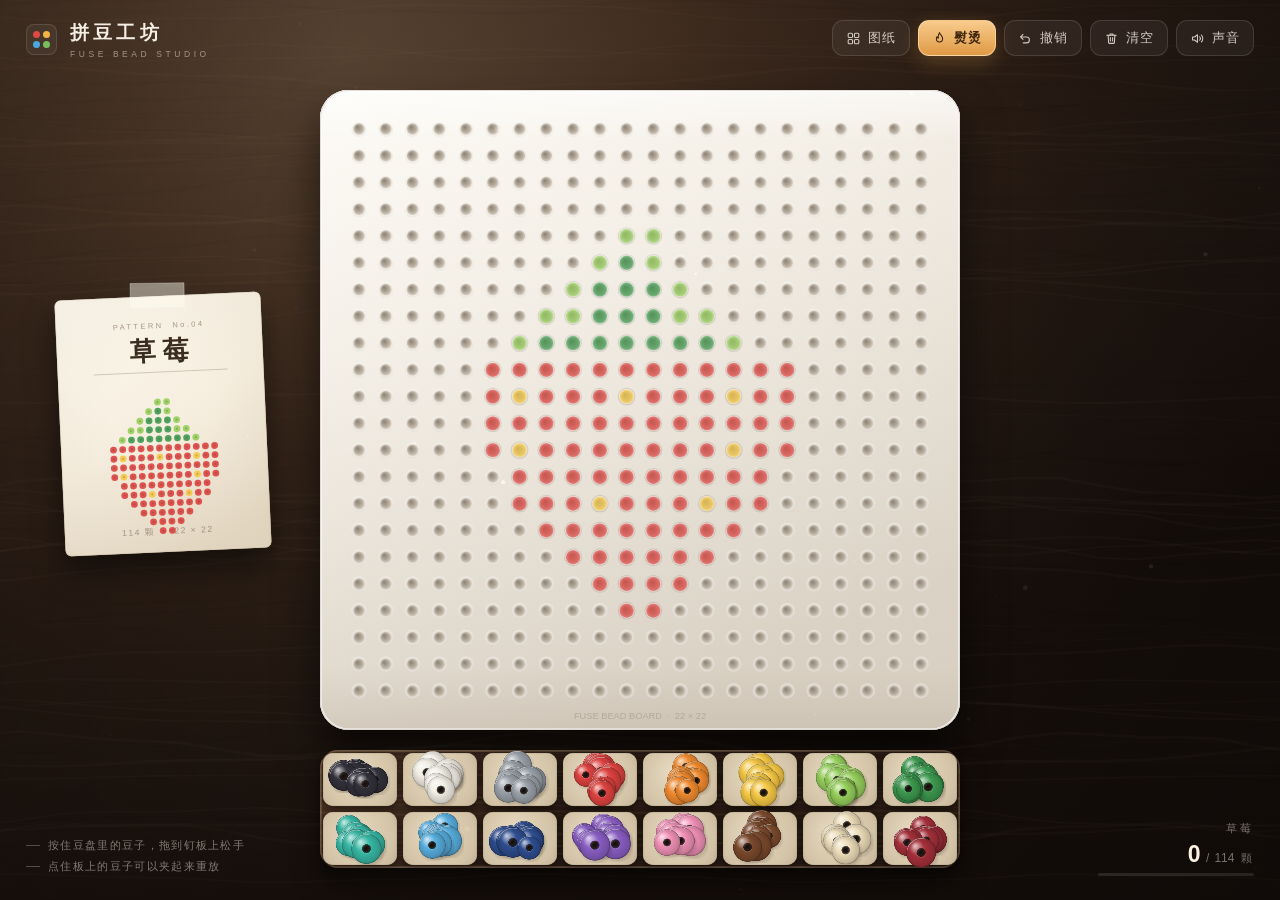
==== commit 557acf4a: "feat: update workspace Co-authored-by: traeagent <traeagent@users.noreply.github.com>" ====
--- a/fuse-bead-studio.html
+++ b/fuse-bead-studio.html
@@ -2,7 +2,9 @@
 <html lang="zh-CN">
 <head>
 <meta charset="utf-8">
-<meta name="viewport" content="width=device-width, initial-scale=1, maximum-scale=1, user-scalable=no">
+<meta name="viewport" content="width=device-width, initial-scale=1, maximum-scale=1, user-scalable=no, viewport-fit=cover">
+<meta name="apple-mobile-web-app-capable" content="yes">
+<meta name="theme-color" content="#150f0c">
 <title>拼豆工坊 · Fuse Bead Studio</title>
 <style>
   :root{
@@ -15,14 +17,14 @@
   *{box-sizing:border-box;-webkit-tap-highlight-color:transparent}
   html,body{height:100%;margin:0;overflow:hidden;background:#150f0c;color:var(--ink);
     font-family:-apple-system,BlinkMacSystemFont,"PingFang SC","Hiragino Sans GB","Microsoft YaHei",sans-serif;
-    -webkit-font-smoothing:antialiased;user-select:none}
+    -webkit-font-smoothing:antialiased;-webkit-user-select:none;user-select:none;
+    overscroll-behavior:none}
   #stage{position:fixed;inset:0;width:100%;height:100%;display:block;cursor:none;touch-action:none;
     opacity:0;animation:reveal 1.1s .1s forwards ease-out}
   @keyframes reveal{to{opacity:1}}
 
-  /* ── HUD ── */
   .hud{position:fixed;left:0;right:0;top:0;display:flex;justify-content:space-between;align-items:flex-start;
-    padding:20px 26px 0;pointer-events:none;z-index:5}
+    padding:calc(20px + env(safe-area-inset-top)) 26px 0;pointer-events:none;z-index:5}
   .brand{display:flex;align-items:center;gap:13px;animation:drop .8s .15s both cubic-bezier(.2,.8,.3,1)}
   .logo{display:grid;grid-template-columns:repeat(2,7px);grid-template-rows:repeat(2,7px);gap:3px;
     padding:6px;border-radius:8px;background:rgba(255,255,255,.05);border:1px solid var(--line)}
@@ -54,8 +56,7 @@
   .btn.muted svg.slash{display:block}
   .btn.muted svg.wave{display:none}
 
-  /* ── stats ── */
-  .stats{position:fixed;right:26px;bottom:24px;display:flex;flex-direction:column;align-items:flex-end;gap:7px;
+  .stats{position:fixed;right:26px;bottom:calc(24px + env(safe-area-inset-bottom));display:flex;flex-direction:column;align-items:flex-end;gap:7px;
     pointer-events:none;z-index:5;animation:drop .8s .4s both cubic-bezier(.2,.8,.3,1)}
   .stats .name{font-size:10.5px;letter-spacing:.28em;color:rgba(245,238,228,.45)}
   .stats .num{display:flex;align-items:baseline;gap:5px;font-variant-numeric:tabular-nums;line-height:1}
@@ -66,18 +67,17 @@
   .track i{display:block;height:100%;width:0;border-radius:2px;
     background:linear-gradient(90deg,#e79a43,#ffdc9e);transition:width .35s cubic-bezier(.2,.8,.3,1)}
 
-  .hint{position:fixed;left:26px;bottom:26px;display:flex;flex-direction:column;gap:6px;pointer-events:none;z-index:5;
+  .hint{position:fixed;left:26px;bottom:calc(26px + env(safe-area-inset-bottom));display:flex;flex-direction:column;gap:6px;pointer-events:none;z-index:5;
     font-size:11px;letter-spacing:.12em;color:rgba(245,238,228,.48);animation:drop .8s .5s both}
   .hint span{display:flex;align-items:center;gap:8px}
   .hint i{width:14px;height:1px;background:rgba(245,238,228,.28);display:block}
 
-  .toast{position:fixed;left:50%;top:82px;transform:translate(-50%,-8px);padding:9px 17px;border-radius:999px;
+  .toast{position:fixed;left:50%;top:calc(82px + env(safe-area-inset-top));transform:translate(-50%,-8px);padding:9px 17px;border-radius:999px;
     background:rgba(32,23,17,.86);border:1px solid rgba(255,255,255,.13);font-size:12px;letter-spacing:.08em;
     color:#f4e8d8;opacity:0;transition:opacity .25s,transform .25s;pointer-events:none;z-index:20;
-    backdrop-filter:blur(10px);-webkit-backdrop-filter:blur(10px);white-space:nowrap}
+    backdrop-filter:blur(10px);-webkit-backdrop-filter:blur(10px);white-space:nowrap;max-width:90vw}
   .toast.show{opacity:1;transform:translate(-50%,0)}
 
-  /* ── modals ── */
   .modal{position:fixed;inset:0;z-index:30;display:flex;align-items:center;justify-content:center;padding:24px;
     background:rgba(12,8,6,.66);backdrop-filter:blur(14px);-webkit-backdrop-filter:blur(14px);
     opacity:0;pointer-events:none;transition:opacity .3s}
@@ -91,11 +91,10 @@
   .sheet h2{margin:0;font-size:20px;font-weight:600;letter-spacing:.16em;
     font-family:"Songti SC","Noto Serif SC",Georgia,serif}
   .sheet-head p{margin:7px 0 0;font-size:11.5px;letter-spacing:.08em;color:var(--muted)}
-  .x{width:32px;height:32px;border-radius:9px;background:rgba(255,255,255,.05);border:1px solid var(--line);
+  .x{width:36px;height:36px;border-radius:10px;background:rgba(255,255,255,.05);border:1px solid var(--line);
     color:rgba(245,238,228,.6);font-size:13px;cursor:pointer;line-height:1;transition:.18s;flex:none}
   .x:hover{background:rgba(255,255,255,.12);color:#fff}
   .pgrid{display:grid;grid-template-columns:repeat(6,1fr);gap:10px}
-  @media(max-width:720px){.pgrid{grid-template-columns:repeat(3,1fr)}}
   .pcard{position:relative;display:flex;flex-direction:column;align-items:center;gap:7px;padding:10px 8px 11px;
     border-radius:14px;background:rgba(255,255,255,.035);border:1px solid rgba(255,255,255,.08);
     cursor:pointer;transition:.2s;font-family:inherit;color:inherit}
@@ -112,19 +111,32 @@
   .done-sheet h2{letter-spacing:.2em}
   .done-sheet p{margin:10px 0 22px;font-size:12px;line-height:1.9;letter-spacing:.06em;color:var(--muted)}
   .done-sheet .btns{display:flex;gap:10px;justify-content:center}
-  .done-sheet .btns .btn{height:40px;padding:0 20px;font-size:13px}
+  .done-sheet .btns .btn{height:44px;padding:0 20px;font-size:13px}
+
+  /* 触屏设备：加大点按区域 */
+  @media (pointer: coarse){
+    .btn{height:42px;padding:0 15px;font-size:13px;border-radius:12px}
+    .btn svg{width:17px;height:17px}
+    .x{width:42px;height:42px;font-size:15px}
+    .pcard{padding:12px 10px 13px}
+    .hint{font-size:11.5px;letter-spacing:.08em}
+  }
   @media(max-width:760px){
     .btn span{display:none}
-    .btn{width:38px;padding:0}
+    .btn{width:44px;padding:0}
     .btn.primary{width:auto;padding:0 14px}
     .btn.primary span{display:inline}
     .brand h1{font-size:16px;letter-spacing:.16em}
     .brand p{display:none}
     .hud{padding:14px 14px 0}
-    .stats{right:16px;bottom:16px}
+    .stats{right:16px;bottom:calc(16px + env(safe-area-inset-bottom))}
     .track{width:110px}
-    .hint{left:16px;bottom:16px}
+    .hint{left:16px;bottom:calc(16px + env(safe-area-inset-bottom))}
     .hint span:nth-child(2){display:none}
+    .pgrid{grid-template-columns:repeat(3,1fr)}
+  }
+  @media(max-width:900px) and (orientation:landscape){
+    .brand p{display:none}
   }
 </style>
 </head>
@@ -148,7 +160,7 @@
       <svg viewBox="0 0 24 24"><path d="M12 2.6c.9 2.5 2.1 3.6 3.1 4.9 1.2 1.6 1.9 3.2 1.9 5a5 5 0 0 1-10 0c0-1.3.4-2.5 1.1-3.5.2 1.5.8 2.3 2 2.7-.4-2.8.1-5.9 1.9-9.1z"/></svg>
       <span>熨烫</span>
     </button>
-    <button class="btn" id="btnUndo" title="撤销 (Z)">
+    <button class="btn" id="btnUndo" title="撤销">
       <svg viewBox="0 0 24 24"><path d="M4.5 9.5h9a4.75 4.75 0 0 1 0 9.5H8.5"/><path d="M8 5.5 4.3 9.5 8 13.5"/></svg>
       <span>撤销</span>
     </button>
@@ -171,8 +183,8 @@
 </div>
 
 <div class="hint">
-  <span><i></i>按住豆盘里的豆子，拖到钉板上松手 · 点住板上的豆子可以夹起来</span>
-  <span><i></i>右键可以夹走放错的豆子</span>
+  <span><i></i>按住豆盘里的豆子，拖到钉板上松手</span>
+  <span><i></i>点住板上的豆子可以夹起来重放</span>
 </div>
 
 <div class="toast" id="toast"></div>
@@ -212,9 +224,7 @@
 const TAU = Math.PI * 2;
 const GRID = 22;
 const clamp = (v, a, b) => v < a ? a : v > b ? b : v;
-const lerp = (a, b, t) => a + (b - a) * t;
 const smooth = t => t * t * (3 - 2 * t);
-const easeOut = t => 1 - Math.pow(1 - t, 3);
 
 const PALETTE = [
   { k:'K', name:'曜石黑', hex:'#33313a' },
@@ -348,7 +358,7 @@
 let melt = new Float32Array(GRID * GRID);
 let history = [];
 let currentPattern = PATTERNS[0];
-let phase = 'play';           // play | ironing | done
+let phase = 'play';
 let ironStart = 0;
 let ironProgress = 0;
 let notifiedDone = false;
@@ -361,11 +371,10 @@
 let hoverComp = null;
 let uiHover = false;
 
-const tweezers = { x: 0, y: 0, open: 6, sway: 0, a: 1, kick: 0 };
+const tweezers = { x: 0, y: 0, open: 3.4, sway: 0, a: 1, kick: 0 };
 let parts = [];
 let dust = [];
 let last = 0;
-let statDirty = true;
 
 /* ══════════════════════════ 音频 ══════════════════════════ */
 const AK = (() => {
@@ -442,7 +451,7 @@
   };
 })();
 
-/* ══════════════════════════ 工具 ══════════════════════════ */
+/* ══════════════════════════ 工具函数 ══════════════════════════ */
 function rr(g, x, y, w, h, r) {
   r = Math.min(r, w / 2, h / 2);
   g.beginPath();
@@ -470,8 +479,8 @@
 
 /* ══════════════════════════ 豆子贴图 ══════════════════════════ */
 const SPRITE = 128;
-const BEAD_RATIO = 0.86;      // 豆体占贴图比例
-const BOX = 1 / BEAD_RATIO;   // 绘制盒子倍率
+const BEAD_RATIO = 0.86;
+const BOX = 1 / BEAD_RATIO;
 
 function makeBeadSprite(hex, melted) {
   const S = SPRITE;
@@ -480,7 +489,6 @@
   const g = c.getContext('2d');
   const cx = S / 2, cy = S / 2, R = S * 0.43;
 
-  // 影子
   const sh = g.createRadialGradient(cx + R * .14, cy + R * .18, R * .25, cx + R * .14, cy + R * .18, R * 1.15);
   sh.addColorStop(0, melted ? 'rgba(28,16,10,.26)' : 'rgba(28,16,10,.42)');
   sh.addColorStop(.5, melted ? 'rgba(28,16,10,.10)' : 'rgba(28,16,10,.20)');
@@ -489,7 +497,6 @@
   g.beginPath(); g.arc(cx + R * .14, cy + R * .18, R * 1.15, 0, TAU); g.fill();
 
   if (!melted) {
-    // 柱体
     const grad = g.createRadialGradient(cx - R * .38, cy - R * .42, R * .08, cx, cy, R * 1.06);
     grad.addColorStop(0, shade(hex, .42));
     grad.addColorStop(.42, hex);
@@ -497,12 +504,10 @@
     grad.addColorStop(1, shade(hex, -.34));
     g.beginPath(); g.arc(cx, cy, R, 0, TAU); g.fillStyle = grad; g.fill();
 
-    // 外沿暗边
     g.lineWidth = R * .055;
     g.strokeStyle = 'rgba(0,0,0,.16)';
     g.beginPath(); g.arc(cx, cy, R * .975, 0, TAU); g.stroke();
 
-    // 孔
     const hr = R * .305;
     const hg = g.createRadialGradient(cx - hr * .22, cy - hr * .28, hr * .05, cx, cy, hr * 1.02);
     hg.addColorStop(0, '#0e0b09');
@@ -511,14 +516,12 @@
     hg.addColorStop(1, shade(hex, -.44));
     g.beginPath(); g.arc(cx, cy, hr, 0, TAU); g.fillStyle = hg; g.fill();
 
-    // 孔下缘反光
     g.beginPath();
     g.arc(cx, cy, hr * 1.01, Math.PI * .1, Math.PI * .92);
     g.strokeStyle = 'rgba(255,255,255,.20)';
     g.lineWidth = hr * .17;
     g.stroke();
 
-    // 高光
     g.save();
     g.globalAlpha = .5;
     const sp = g.createRadialGradient(cx - R * .4, cy - R * .46, 0, cx - R * .4, cy - R * .46, R * .55);
@@ -529,14 +532,12 @@
     g.beginPath(); g.arc(cx - R * .4, cy - R * .46, R * .55, 0, TAU); g.fill();
     g.restore();
 
-    // 上缘环境光
     g.beginPath();
     g.arc(cx, cy, R * .95, Math.PI * 1.05, Math.PI * 1.6);
     g.strokeStyle = 'rgba(255,255,255,.42)';
     g.lineWidth = R * .045;
     g.stroke();
   } else {
-    // 熨烫后的扁圆角方块
     const side = R * 2.04;
     const rad = R * .42;
     const x = cx - side / 2, y = cy - side / 2;
@@ -548,7 +549,6 @@
     rr(g, x, y, side, side, rad);
     g.fillStyle = grad; g.fill();
 
-    // 熔化的塑料边：左上亮、右下暗
     g.lineWidth = R * .07;
     g.strokeStyle = 'rgba(255,255,255,.18)';
     g.beginPath();
@@ -559,7 +559,6 @@
     g.arc(cx, cy, side * .44, Math.PI * .06, Math.PI * .7);
     g.stroke();
 
-    // 收缩的孔：留下淡淡的一圈印记
     g.beginPath(); g.arc(cx, cy, R * .31, 0, TAU);
     g.strokeStyle = 'rgba(255,255,255,.20)';
     g.lineWidth = R * .07;
@@ -568,7 +567,6 @@
     g.fillStyle = 'rgba(0,0,0,.10)';
     g.fill();
 
-    // 高光
     g.save();
     g.globalAlpha = .4;
     const sp = g.createRadialGradient(cx - R * .45, cy - R * .5, 0, cx - R * .45, cy - R * .5, R * .95);
@@ -609,11 +607,11 @@
 function computeLayout() {
   W = window.innerWidth;
   H = window.innerHeight;
-  const top = W < 760 ? 62 : 78;
+  const top = W < 760 ? 66 : 82;
   const bottomPad = 24;
-  const trayH = clamp(H * 0.135, 84, 116);
+  const trayH = clamp(H * 0.135, 86, 118);
   const avail = H - top - bottomPad - trayH - 30;
-  let bs = Math.min(W * 0.9, avail, 620);
+  let bs = Math.min(W * 0.9, avail, 640);
   bs = Math.max(bs, 240);
   const trayW = Math.min(bs, W * 0.96);
   const totalH = bs + 20 + trayH;
@@ -663,7 +661,6 @@
   g.fillStyle = base;
   g.fillRect(0, 0, W, H);
 
-  // 木纹
   const rnd = mulberry32(7);
   for (let i = 0; i < 90; i++) {
     const y0 = rnd() * H;
@@ -681,7 +678,6 @@
     g.stroke();
   }
 
-  // 主光
   const key = g.createRadialGradient(W * .27, H * .06, 0, W * .27, H * .06, Math.max(W, H) * .8);
   key.addColorStop(0, 'rgba(255,214,158,.20)');
   key.addColorStop(.38, 'rgba(255,186,124,.07)');
@@ -689,7 +685,6 @@
   g.fillStyle = key;
   g.fillRect(0, 0, W, H);
 
-  // 暗角
   const v = g.createRadialGradient(W / 2, H * .44, Math.min(W, H) * .3, W / 2, H * .44, Math.max(W, H) * .82);
   v.addColorStop(0, 'rgba(0,0,0,0)');
   v.addColorStop(.7, 'rgba(0,0,0,.28)');
@@ -711,7 +706,6 @@
 
   const radius = Math.min(28, w * .05);
 
-  // 投影
   g.save();
   g.shadowColor = 'rgba(0,0,0,.62)';
   g.shadowBlur = 44;
@@ -721,7 +715,6 @@
   g.fill();
   g.restore();
 
-  // 板身
   const bg = g.createLinearGradient(0, 0, w * .5, h);
   bg.addColorStop(0, '#fdfbf6');
   bg.addColorStop(.42, '#f3eee5');
@@ -730,7 +723,6 @@
   g.fillStyle = bg;
   g.fill();
 
-  // 内侧边缘暗部
   g.save();
   rr(g, 0, 0, w, h, radius);
   g.clip();
@@ -743,13 +735,11 @@
   g.fillRect(0, 0, w, h);
   g.restore();
 
-  // 钉孔
   const holeR = L.pitch * .215;
   for (let j = 0; j < GRID; j++) {
     for (let i = 0; i < GRID; i++) {
       const x = (L.ox - L.board.x) + i * L.pitch;
       const y = (L.oy - L.board.y) + j * L.pitch;
-      // 外圈凸起
       g.beginPath();
       g.arc(x, y, holeR * 1.34, 0, TAU);
       g.fillStyle = 'rgba(255,255,255,.45)';
@@ -758,7 +748,6 @@
       g.arc(x, y + holeR * .1, holeR * 1.3, 0, TAU);
       g.fillStyle = 'rgba(150,132,112,.10)';
       g.fill();
-      // 孔
       const hg = g.createRadialGradient(x - holeR * .3, y - holeR * .35, holeR * .05, x, y, holeR);
       hg.addColorStop(0, '#8d8377');
       hg.addColorStop(.6, '#b3a99b');
@@ -770,16 +759,13 @@
     }
   }
 
-  // 板面蚀刻文字
   g.save();
   g.font = '500 ' + Math.max(7, w * .0145) + 'px -apple-system,"PingFang SC",sans-serif';
   g.fillStyle = 'rgba(126,110,92,.34)';
   g.textAlign = 'center';
-  g.letterSpacing = '2px';
   g.fillText('FUSE BEAD BOARD  ·  22 × 22', w / 2, h - Math.max(8, w * .017));
   g.restore();
 
-  // 描边
   g.lineWidth = 1.6;
   g.strokeStyle = 'rgba(255,255,255,.9)';
   rr(g, .8, .8, w - 1.6, h - 1.6, radius);
@@ -804,7 +790,6 @@
 
   const radius = Math.min(18, h * .2);
 
-  // 阴影
   g.save();
   g.shadowColor = 'rgba(0,0,0,.55)';
   g.shadowBlur = 26;
@@ -814,7 +799,6 @@
   g.fill();
   g.restore();
 
-  // 木质
   const wood = g.createLinearGradient(0, 0, w * .3, h);
   wood.addColorStop(0, '#4a3222');
   wood.addColorStop(.5, '#38251a');
@@ -838,19 +822,16 @@
     g.lineWidth = .5 + rnd() * 1.8;
     g.stroke();
   }
-  // 托盘内缘亮线
   g.strokeStyle = 'rgba(255,215,175,.16)';
   g.lineWidth = 1.4;
   g.strokeRect(1, 1, w - 2, h - 2);
   g.restore();
 
-  // 分格
   for (let r = 0; r < 2; r++) {
     for (let i = 0; i < 8; i++) {
       const x = i * L.tray.cw, y = r * L.tray.ch;
       const ix = x + 3, iy = y + 3, iw = L.tray.cw - 6, ih = L.tray.ch - 6;
       const ir = Math.min(10, ih * .3);
-      // 凹槽阴影
       g.save();
       g.shadowColor = 'rgba(0,0,0,.55)';
       g.shadowBlur = 7;
@@ -859,7 +840,6 @@
       g.fillStyle = '#d9cbb1';
       g.fill();
       g.restore();
-      // 绒布
       const felt = g.createRadialGradient(ix + iw * .4, iy + ih * .35, 2, ix + iw / 2, iy + ih / 2, Math.max(iw, ih) * .75);
       felt.addColorStop(0, '#e6d9c0');
       felt.addColorStop(.65, '#d3c3a6');
@@ -873,7 +853,6 @@
     }
   }
 
-  // 外沿高光
   g.lineWidth = 1.4;
   g.strokeStyle = 'rgba(255,220,180,.14)';
   rr(g, .7, .7, w - 1.4, h - 1.4, radius);
@@ -881,7 +860,6 @@
 
   return { c, pad };
 }
-
 /* ══════════════════════════ 图纸 ══════════════════════════ */
 function applyPattern(p, keepGrid) {
   currentPattern = p;
@@ -904,7 +882,6 @@
     }
   }
   notifiedDone = false;
-  statDirty = true;
   if (!keepGrid) {
     grid = new Array(GRID * GRID).fill(-1);
     melt = new Float32Array(GRID * GRID);
@@ -942,27 +919,27 @@
 }
 
 function updateStats() {
-  const { placed, correct } = counts();
+  const c = counts();
   const isPattern = !!currentPattern;
   elName.textContent = isPattern ? currentPattern.name : '自由创作';
   if (isPattern) {
-    elDone.textContent = correct;
+    elDone.textContent = c.correct;
     elTotal.style.display = '';
     elTotal.textContent = guideCount;
     document.querySelector('.stats .num em').style.display = '';
-    elBar.style.width = (guideCount ? (correct / guideCount) * 100 : 0) + '%';
-    if (correct >= guideCount && guideCount > 0 && !notifiedDone) {
+    elBar.style.width = (guideCount ? (c.correct / guideCount) * 100 : 0) + '%';
+    if (c.correct >= guideCount && guideCount > 0 && !notifiedDone) {
       notifiedDone = true;
       toast('图纸放满啦，点「熨烫」定型');
       AK.chime();
     }
   } else {
-    elDone.textContent = placed;
+    elDone.textContent = c.placed;
     elTotal.style.display = 'none';
     document.querySelector('.stats .num em').style.display = 'none';
-    elBar.style.width = Math.min(100, placed / 120 * 100) + '%';
-  }
-  elIron.classList.toggle('pulse', isPattern && correct >= guideCount && guideCount > 0 && phase === 'play');
+    elBar.style.width = Math.min(100, c.placed / 120 * 100) + '%';
+  }
+  elIron.classList.toggle('pulse', isPattern && c.correct >= guideCount && guideCount > 0 && phase === 'play');
 }
 
 /* ══════════════════════════ 粒子 ══════════════════════════ */
@@ -971,10 +948,10 @@
     const a = Math.random() * TAU, r = Math.random() * .8;
     parts.push({
       type: 'spark', x, y, vx: Math.cos(a) * r, vy: Math.sin(a) * r - .5,
-      life: .45, max: .45, r: 1.2 + Math.random() * 1.6, g: 0
+      life: .45, max: .45, r: 1.2 + Math.random() * 1.6
     });
   }
-  parts.push({ type: 'ring', x, y, life: .5, max: .5, r0: L.pitch * .3, grow: L.pitch * .55, g: 0 });
+  parts.push({ type: 'ring', x, y, life: .5, max: .5, r0: L.pitch * .3, grow: L.pitch * .55 });
 }
 function spawnDeny(x, y) {
   parts.push({ type: 'ring', x, y, life: .4, max: .4, r0: L.pitch * .34, grow: L.pitch * .3, deny: true });
@@ -982,10 +959,9 @@
 function spawnSteam(x, y) {
   parts.push({
     type: 'steam', x, y, vx: (Math.random() - .5) * 10, vy: -14 - Math.random() * 18,
-    life: 1.2 + Math.random() * .8, max: 2, r: 2 + Math.random() * 4, g: 0
+    life: 1.2 + Math.random() * .8, max: 2, r: 2 + Math.random() * 4
   });
 }
-
 function updateParts(dt) {
   for (let i = parts.length - 1; i >= 0; i--) {
     const p = parts[i];
@@ -1021,7 +997,7 @@
   }
 }
 
-/* ══════════════════════════ 灰尘 ══════════════════════════ */
+/* ══════════════════════════ 浮尘 ══════════════════════════ */
 function buildDust() {
   dust = [];
   for (let i = 0; i < 34; i++) {
@@ -1041,6 +1017,107 @@
     ctx.fillStyle = '#ffe9c8';
     ctx.beginPath(); ctx.arc(d.x, d.y, d.r, 0, TAU); ctx.fill();
   }
+  ctx.restore();
+}
+
+/* ══════════════════════════ 桌面图纸卡 ══════════════════════════ */
+function drawPatternCard() {
+  if (!currentPattern || W < 1180) return;
+  const pw = 206, ph = 256;
+  const px = L.board.x - pw - 54;
+  const py = L.board.y + (L.board.h - ph) * .5 + 14;
+  if (px < 20) return;
+
+  ctx.save();
+  ctx.translate(px + pw / 2, py + ph / 2);
+  ctx.rotate(-0.045);
+  ctx.translate(-pw / 2, -ph / 2);
+
+  ctx.save();
+  ctx.shadowColor = 'rgba(0,0,0,.5)';
+  ctx.shadowBlur = 30;
+  ctx.shadowOffsetY = 16;
+  rr(ctx, 0, 0, pw, ph, 6);
+  ctx.fillStyle = '#f2e9d9';
+  ctx.fill();
+  ctx.restore();
+
+  const pg = ctx.createLinearGradient(0, 0, pw * .7, ph);
+  pg.addColorStop(0, '#fdf9ef');
+  pg.addColorStop(.55, '#f6eedf');
+  pg.addColorStop(1, '#e7dcc7');
+  rr(ctx, 0, 0, pw, ph, 6);
+  ctx.fillStyle = pg;
+  ctx.fill();
+  ctx.strokeStyle = 'rgba(116,96,70,.20)';
+  ctx.lineWidth = 1;
+  ctx.stroke();
+
+  ctx.save();
+  rr(ctx, 0, 0, pw, ph, 6);
+  ctx.clip();
+  const vg = ctx.createRadialGradient(pw / 2, ph * .45, ph * .2, pw / 2, ph * .45, ph * .85);
+  vg.addColorStop(0, 'rgba(120,90,50,0)');
+  vg.addColorStop(1, 'rgba(120,90,50,.10)');
+  ctx.fillStyle = vg;
+  ctx.fillRect(0, 0, pw, ph);
+  ctx.restore();
+
+  ctx.save();
+  ctx.translate(pw / 2, -2);
+  ctx.rotate(.03);
+  ctx.fillStyle = 'rgba(255,252,240,.45)';
+  ctx.fillRect(-27, -11, 54, 24);
+  ctx.strokeStyle = 'rgba(255,255,255,.35)';
+  ctx.lineWidth = .8;
+  ctx.strokeRect(-27, -11, 54, 24);
+  ctx.restore();
+
+  ctx.textAlign = 'center';
+  ctx.fillStyle = 'rgba(96,78,56,.55)';
+  ctx.font = '500 7.5px -apple-system,"PingFang SC",sans-serif';
+  ctx.letterSpacing = '2.4px';
+  ctx.fillText('PATTERN  No.04', pw / 2, 32);
+
+  ctx.letterSpacing = '7px';
+  ctx.fillStyle = '#3a2c1e';
+  ctx.font = '600 26px "Songti SC","Noto Serif SC",Georgia,serif';
+  ctx.fillText(currentPattern.name, pw / 2 + 3, 64);
+
+  ctx.beginPath();
+  ctx.moveTo(36, 76);
+  ctx.lineTo(pw - 36, 76);
+  ctx.strokeStyle = 'rgba(110,88,62,.28)';
+  ctx.lineWidth = 1;
+  ctx.stroke();
+
+  const rows = currentPattern.rows;
+  const phh = rows.length, pww = rows[0].length;
+  const cell = Math.min(9.2, (pw - 54) / pww);
+  const gx = pw / 2 - cell * pww / 2;
+  const gy = 92;
+  for (let y = 0; y < phh; y++) {
+    for (let x = 0; x < pww; x++) {
+      const ch = rows[y][x];
+      if (ch === '.') continue;
+      const ci = KEY[ch];
+      if (ci === undefined) continue;
+      const dx = gx + (x + .5) * cell, dy = gy + (y + .5) * cell;
+      ctx.fillStyle = PALETTE[ci].hex;
+      ctx.globalAlpha = .9;
+      ctx.beginPath(); ctx.arc(dx, dy, cell * .37, 0, TAU); ctx.fill();
+      ctx.globalAlpha = .5;
+      ctx.fillStyle = 'rgba(70,55,40,.5)';
+      ctx.beginPath(); ctx.arc(dx, dy, cell * .12, 0, TAU); ctx.fill();
+      ctx.globalAlpha = 1;
+    }
+  }
+
+  ctx.fillStyle = 'rgba(96,78,56,.5)';
+  ctx.font = '500 8.5px -apple-system,"PingFang SC",sans-serif';
+  ctx.letterSpacing = '1.5px';
+  ctx.fillText(guideCount + ' 颗  ·  22 × 22', pw / 2, ph - 18);
+
   ctx.restore();
 }
 
@@ -1077,110 +1154,6 @@
   }
 }
 
-function drawPatternCard() {
-  if (!currentPattern || W < 1180) return;
-  const pw = 206, ph = 256;
-  const px = L.board.x - pw - 54;
-  const py = L.board.y + (L.board.h - ph) * .5 + 14;
-  if (px < 20) return;
-
-  ctx.save();
-  ctx.translate(px + pw / 2, py + ph / 2);
-  ctx.rotate(-0.045);
-  ctx.translate(-pw / 2, -ph / 2);
-
-  // 纸张阴影
-  ctx.save();
-  ctx.shadowColor = 'rgba(0,0,0,.5)';
-  ctx.shadowBlur = 30;
-  ctx.shadowOffsetY = 16;
-  rr(ctx, 0, 0, pw, ph, 6);
-  ctx.fillStyle = '#f2e9d9';
-  ctx.fill();
-  ctx.restore();
-
-  const pg = ctx.createLinearGradient(0, 0, pw * .7, ph);
-  pg.addColorStop(0, '#fdf9ef');
-  pg.addColorStop(.55, '#f6eedf');
-  pg.addColorStop(1, '#e7dcc7');
-  rr(ctx, 0, 0, pw, ph, 6);
-  ctx.fillStyle = pg;
-  ctx.fill();
-  ctx.strokeStyle = 'rgba(116,96,70,.20)';
-  ctx.lineWidth = 1;
-  ctx.stroke();
-
-  // 纸的暗角
-  ctx.save();
-  rr(ctx, 0, 0, pw, ph, 6);
-  ctx.clip();
-  const vg = ctx.createRadialGradient(pw / 2, ph * .45, ph * .2, pw / 2, ph * .45, ph * .85);
-  vg.addColorStop(0, 'rgba(120,90,50,0)');
-  vg.addColorStop(1, 'rgba(120,90,50,.10)');
-  ctx.fillStyle = vg;
-  ctx.fillRect(0, 0, pw, ph);
-  ctx.restore();
-
-  // 胶带
-  ctx.save();
-  ctx.translate(pw / 2, -2);
-  ctx.rotate(.03);
-  ctx.fillStyle = 'rgba(255,252,240,.45)';
-  ctx.fillRect(-27, -11, 54, 24);
-  ctx.strokeStyle = 'rgba(255,255,255,.35)';
-  ctx.lineWidth = .8;
-  ctx.strokeRect(-27, -11, 54, 24);
-  ctx.restore();
-
-  ctx.textAlign = 'center';
-  ctx.fillStyle = 'rgba(96,78,56,.55)';
-  ctx.font = '500 7.5px -apple-system,"PingFang SC",sans-serif';
-  ctx.letterSpacing = '2.4px';
-  ctx.fillText('PATTERN  No.04', pw / 2, 32);
-
-  ctx.letterSpacing = '7px';
-  ctx.fillStyle = '#3a2c1e';
-  ctx.font = '600 26px "Songti SC","Noto Serif SC",Georgia,serif';
-  ctx.fillText(currentPattern.name, pw / 2 + 3, 64);
-
-  ctx.beginPath();
-  ctx.moveTo(36, 76);
-  ctx.lineTo(pw - 36, 76);
-  ctx.strokeStyle = 'rgba(110,88,62,.28)';
-  ctx.lineWidth = 1;
-  ctx.stroke();
-
-  // 图纸点阵
-  const rows = currentPattern.rows;
-  const phh = rows.length, pww = rows[0].length;
-  const cell = Math.min(9.2, (pw - 54) / pww);
-  const gx = pw / 2 - cell * pww / 2;
-  const gy = 92;
-  for (let y = 0; y < phh; y++) {
-    for (let x = 0; x < pww; x++) {
-      const ch = rows[y][x];
-      if (ch === '.') continue;
-      const ci = KEY[ch];
-      if (ci === undefined) continue;
-      const dx = gx + (x + .5) * cell, dy = gy + (y + .5) * cell;
-      ctx.fillStyle = PALETTE[ci].hex;
-      ctx.globalAlpha = .9;
-      ctx.beginPath(); ctx.arc(dx, dy, cell * .37, 0, TAU); ctx.fill();
-      ctx.globalAlpha = .5;
-      ctx.fillStyle = 'rgba(70,55,40,.5)';
-      ctx.beginPath(); ctx.arc(dx, dy, cell * .12, 0, TAU); ctx.fill();
-      ctx.globalAlpha = 1;
-    }
-  }
-
-  ctx.fillStyle = 'rgba(96,78,56,.5)';
-  ctx.font = '500 8.5px -apple-system,"PingFang SC",sans-serif';
-  ctx.letterSpacing = '1.5px';
-  ctx.fillText(guideCount + ' 颗  ·  22 × 22', pw / 2, ph - 18);
-
-  ctx.restore();
-}
-
 function drawPlaced() {
   for (let j = 0; j < GRID; j++) {
     for (let i = 0; i < GRID; i++) {
@@ -1194,7 +1167,7 @@
 
 function drawHover() {
   if (phase !== 'play' || !hoverCell) return;
-  const { i, j } = hoverCell;
+  const i = hoverCell.i, j = hoverCell.j;
   const x = cellX(i), y = cellY(j);
   const occupied = grid[j * GRID + i] >= 0;
   ctx.beginPath();
@@ -1215,7 +1188,7 @@
   }
 }
 
-function drawTray(now) {
+function drawTray() {
   const s = traySprite;
   ctx.drawImage(s.c, L.tray.x - s.pad, L.tray.y - s.pad, L.tray.w + s.pad * 2, L.tray.h + s.pad * 2);
 
@@ -1224,7 +1197,6 @@
     const cx = L.tray.x + col * L.tray.cw + L.tray.cw / 2;
     const cy = L.tray.y + row * L.tray.ch + L.tray.ch / 2;
 
-    // 悬停光
     if (hoverComp === ci && phase === 'play') {
       rr(ctx, L.tray.x + col * L.tray.cw + 4, L.tray.y + row * L.tray.ch + 4,
         L.tray.cw - 8, L.tray.ch - 8, 8);
@@ -1235,7 +1207,6 @@
       ctx.stroke();
     }
 
-    // 豆子堆
     const n = Math.min(heapCount[ci], heaps[ci].length);
     const list = heaps[ci];
     for (let k = 0; k < n; k++) {
@@ -1263,7 +1234,6 @@
   const baseA = { x: tipA.x + dx * len - px * (gapBase - halfGap), y: tipA.y + dy * len - py * (gapBase - halfGap) };
   const baseB = { x: tipB.x + dx * len + px * (gapBase - halfGap), y: tipB.y + dy * len + py * (gapBase - halfGap) };
 
-  // 端点
   const aOut = { x: baseA.x - px * wBase, y: baseA.y - py * wBase };
   const aIn  = { x: baseA.x + px * wBase, y: baseA.y + py * wBase };
   const bOut = { x: baseB.x + px * wBase, y: baseB.y + py * wBase };
@@ -1281,28 +1251,21 @@
   function buildPath(g) {
     g.beginPath();
     g.moveTo(taOut.x, taOut.y);
-    // A 外沿
     g.quadraticCurveTo(
       (taOut.x + aOut.x) / 2 - px * 2.4 * sc, (taOut.y + aOut.y) / 2 - py * 2.4 * sc,
       aOut.x, aOut.y
     );
-    // 尾部外圆
     cap(g, aOut, bOut, gapBase + wBase);
-    // B 外沿回尖
     g.quadraticCurveTo(
       (tbOut.x + bOut.x) / 2 + px * 2.4 * sc, (tbOut.y + bOut.y) / 2 + py * 2.4 * sc,
       tbOut.x, tbOut.y
     );
-    // 尖端口
     g.lineTo(tbIn.x, tbIn.y);
-    // B 内沿
     g.quadraticCurveTo(
       (tbIn.x + bIn.x) / 2 - px * 1.1 * sc, (tbIn.y + bIn.y) / 2 - py * 1.1 * sc,
       bIn.x, bIn.y
     );
-    // 尾部内圆
     cap(g, bIn, aIn, Math.max(1, gapBase - wBase));
-    // A 内沿回尖
     g.quadraticCurveTo(
       (taIn.x + aIn.x) / 2 + px * 1.1 * sc, (taIn.y + aIn.y) / 2 + py * 1.1 * sc,
       taIn.x, taIn.y
@@ -1313,7 +1276,6 @@
   ctx.save();
   ctx.globalAlpha = t.a;
 
-  // 影子
   ctx.save();
   ctx.filter = 'blur(7px)';
   ctx.translate(10 * sc, 15 * sc);
@@ -1322,12 +1284,10 @@
   ctx.fill();
   ctx.restore();
 
-  // 金属底
   buildPath(ctx);
   ctx.fillStyle = '#7b8592';
   ctx.fill();
 
-  // 每条臂各自的圆柱受光
   ctx.save();
   buildPath(ctx);
   ctx.clip();
@@ -1349,7 +1309,6 @@
     ctx.fillRect(-30, -armW, len + 60, armW * 2);
     ctx.restore();
   }
-  // 尾部弯折的暗部
   const capX = t.x + dx * (len - 10 * sc), capY = t.y + dy * (len - 10 * sc);
   const cg = ctx.createRadialGradient(capX, capY, 0, capX, capY, 30 * sc);
   cg.addColorStop(0, 'rgba(18,20,24,.30)');
@@ -1358,13 +1317,11 @@
   ctx.fillRect(t.x - 420, t.y - 420, 840, 840);
   ctx.restore();
 
-  // 轮廓
   buildPath(ctx);
   ctx.lineWidth = 1;
   ctx.strokeStyle = 'rgba(22,19,17,.72)';
   ctx.stroke();
 
-  // 尖端暗面
   ctx.beginPath();
   ctx.arc(tipA.x + (taOut.x - taIn.x) * .25, tipA.y + (taOut.y - taIn.y) * .25, 1.9 * sc, 0, TAU);
   ctx.fillStyle = 'rgba(46,50,56,.85)';
@@ -1403,7 +1360,6 @@
   drawIronTool(front, now);
 }
 
-// 从上方俯视的电熨斗
 function drawIronTool(front, now) {
   const sc = L.board.w / 620;
   const iw = 156 * sc, ih = 232 * sc;
@@ -1425,7 +1381,6 @@
     g.closePath();
   }
 
-  // 电源线
   const bx = cx - iw * 0.46, by = cy - iw * 0.02;
   ctx.save();
   ctx.beginPath();
@@ -1453,7 +1408,6 @@
   ctx.translate(cx, cy);
   ctx.rotate(rot);
 
-  // 投影
   ctx.save();
   ctx.filter = 'blur(16px)';
   ctx.translate(16 * sc, 26 * sc);
@@ -1462,7 +1416,6 @@
   ctx.fill();
   ctx.restore();
 
-  // 底板
   shape(ctx, 0);
   const plate = ctx.createLinearGradient(0, -ih * .46, 0, ih * .46);
   plate.addColorStop(0, '#e7ecf2');
@@ -1475,7 +1428,6 @@
   ctx.strokeStyle = 'rgba(30,26,22,.45)';
   ctx.stroke();
 
-  // 机身
   shape(ctx, .16);
   const body = ctx.createLinearGradient(0, -ih * .4, 0, ih * .4);
   body.addColorStop(0, '#8b929c');
@@ -1488,7 +1440,6 @@
   ctx.strokeStyle = 'rgba(0,0,0,.55)';
   ctx.stroke();
 
-  // 机身顶部反光
   ctx.save();
   shape(ctx, .16);
   ctx.clip();
@@ -1500,7 +1451,6 @@
   ctx.fillRect(-iw, -ih, iw * 2, ih * 2);
   ctx.restore();
 
-  // 手柄
   const hx = -iw * .38, hy = -ih * .195, hw = iw * .6, hh = ih * .39;
   rr(ctx, hx - 4 * sc, hy - 4 * sc, hw + 8 * sc, hh + 8 * sc, hh * .38);
   ctx.fillStyle = 'rgba(0,0,0,.42)';
@@ -1516,12 +1466,10 @@
   ctx.strokeStyle = 'rgba(0,0,0,.6)';
   ctx.lineWidth = 1 * sc;
   ctx.stroke();
-  // 手柄高光
   rr(ctx, hx + hw * .08, hy + hh * .13, hw * .84, hh * .13, hh * .065);
   ctx.fillStyle = 'rgba(255,255,255,.28)';
   ctx.fill();
 
-  // 手柄防滑纹
   for (let i = 0; i < 4; i++) {
     const gx = hx + hw * .2 + i * hw * .16;
     ctx.beginPath();
@@ -1532,16 +1480,14 @@
     ctx.stroke();
   }
 
-  // 指示灯
   ctx.beginPath();
-  ctx.arc(iw * .0, -ih * .27, 2.2 * sc, 0, TAU);
+  ctx.arc(iw * 0, -ih * .27, 2.2 * sc, 0, TAU);
   ctx.fillStyle = 'rgba(255,170,80,.95)';
   ctx.shadowColor = 'rgba(255,150,60,.9)';
   ctx.shadowBlur = 8 * sc;
   ctx.fill();
   ctx.shadowBlur = 0;
 
-  // 底边热光
   const hot = ctx.createRadialGradient(iw * .42, 0, 0, iw * .42, 0, ih * .34);
   hot.addColorStop(0, 'rgba(255,150,60,.30)');
   hot.addColorStop(1, 'rgba(255,150,60,0)');
@@ -1563,9 +1509,8 @@
   drawGuides();
   drawPlaced();
   drawHover();
-  drawTray(now);
-
-  // 手上夹着的豆子
+  drawTray();
+
   if (held != null && phase === 'play') {
     const bob = Math.sin(now * .005) * 1.1;
     drawBead(ctx, held, tweezers.x, tweezers.y + bob, L.bead, 0, tweezers.a);
@@ -1578,6 +1523,8 @@
 }
 
 /* ══════════════════════════ 交互 ══════════════════════════ */
+const TOUCH = window.matchMedia && window.matchMedia('(pointer: coarse)').matches;
+
 function pos(e) {
   const r = canvas.getBoundingClientRect();
   return { x: e.clientX - r.left, y: e.clientY - r.top };
@@ -1588,7 +1535,7 @@
   const j = Math.floor((y - (L.board.y + L.board.w * .04)) / L.pitch);
   if (i < 0 || j < 0 || i >= GRID || j >= GRID) return null;
   const cx = cellX(i), cy = cellY(j);
-  if (Math.hypot(x - cx, y - cy) > L.pitch * .64) return null;
+  if (Math.hypot(x - cx, y - cy) > L.pitch * (TOUCH ? .72 : .64)) return null;
   return { i, j };
 }
 function compAt(x, y) {
@@ -1623,7 +1570,6 @@
   grid[k] = ci;
   spawnSpark(cellX(i), cellY(j));
   if (guide[k] === ci) AK.right(); else AK.place();
-  statDirty = true;
   updateStats();
   return true;
 }
@@ -1658,7 +1604,7 @@
   if (e.button === 2) return;
   const p = pos(e);
   mouse.x = p.x; mouse.y = p.y; mouse.inside = true;
-  canvas.setPointerCapture(e.pointerId);
+  try { canvas.setPointerCapture(e.pointerId); } catch (err) {}
 
   const ci = compAt(p.x, p.y);
   const cell = cellAt(p.x, p.y);
@@ -1670,6 +1616,7 @@
   } else if (cell && held == null && grid[cell.j * GRID + cell.i] >= 0) {
     liftBead(cell.i, cell.j);
   }
+  frame(performance.now());
 });
 
 canvas.addEventListener('pointermove', e => {
@@ -1678,6 +1625,7 @@
 });
 
 window.addEventListener('pointerup', e => {
+  if (e.pointerType === 'touch') mouse.inside = true;
   if (phase !== 'play') { pressedOn = null; return; }
   if (e.button === 2) return;
   const p = pos(e);
@@ -1707,7 +1655,10 @@
   if (cell) removeAt(cell.i, cell.j);
 });
 
-canvas.addEventListener('pointerleave', () => { mouse.inside = false; });
+canvas.addEventListener('pointerleave', e => {
+  if (e.pointerType === 'touch') return;
+  mouse.inside = false;
+});
 canvas.addEventListener('pointerenter', () => { mouse.inside = true; });
 
 /* ══════════════════════════ 按钮 ══════════════════════════ */
@@ -1750,8 +1701,8 @@
 
 function startIron() {
   if (phase !== 'play') return;
-  const { placed } = counts();
-  if (placed === 0) { toast('先放几颗豆子吧'); return; }
+  const c = counts();
+  if (c.placed === 0) { toast('先放几颗豆子吧'); return; }
   held = null;
   phase = 'ironing';
   ironStart = performance.now();
@@ -1759,16 +1710,15 @@
   AK.ironOn();
   elIron.classList.remove('pulse');
 }
-
 document.getElementById('btnIron').addEventListener('click', startIron);
 
 function finishIron() {
   phase = 'done';
   ironProgress = 1;
   for (let k = 0; k < melt.length; k++) if (grid[k] >= 0) melt[k] = 1;
-  const { placed } = counts();
+  const c = counts();
   document.getElementById('doneText').textContent =
-    placed + ' 颗豆子已经融成一片，取下就是一枚小小的挂件。';
+    c.placed + ' 颗豆子已经融成一片，取下就是一枚小小的挂件。';
   setTimeout(() => doneModal.classList.add('open'), 420);
   AK.chime();
 }
@@ -1848,7 +1798,6 @@
   const g = cv.getContext('2d');
   const S = cv.width;
   g.clearRect(0, 0, S, S);
-  // 纸底
   const bg = g.createLinearGradient(0, 0, S, S);
   bg.addColorStop(0, '#efe6d6');
   bg.addColorStop(1, '#ddcfb9');
@@ -1856,13 +1805,12 @@
   g.fillRect(0, 0, S, S);
 
   if (!p.rows) {
-    // 自由创作：散落的豆子
     const rnd = mulberry32(19);
     for (let i = 0; i < 14; i++) {
       const ci = Math.floor(rnd() * PALETTE.length);
-      const x = S * .18 + rnd() * S * .64;
-      const y = S * .18 + rnd() * S * .64;
-      drawBead(g, ci, x, y, S * .16, 0, .95);
+      const x = S * .16 + rnd() * S * .68;
+      const y = S * .16 + rnd() * S * .68;
+      drawBead(g, ci, x, y, S * .17, 0, .95);
     }
     return;
   }
@@ -1889,8 +1837,8 @@
 }
 
 /* ══════════════════════════ 循环 ══════════════════════════ */
+let framePending = false;
 function update(dt, now) {
-  // 悬停
   hoverCell = null;
   hoverComp = null;
   if (phase === 'play' && mouse.inside && !uiHover) {
@@ -1898,8 +1846,8 @@
     if (hoverComp == null) hoverCell = cellAt(mouse.x, mouse.y);
   }
 
-  // 镊子跟随
-  const targetA = (phase === 'play' && !uiHover && mouse.inside) ? 1 : 0;
+  const showTool = (phase === 'play' && !uiHover && mouse.inside && !document.body.classList.contains('locked'));
+  const targetA = showTool ? 1 : 0;
   tweezers.a += (targetA - tweezers.a) * (1 - Math.exp(-dt * 10));
 
   const tx = mouse.x, ty = mouse.y;
@@ -1911,7 +1859,6 @@
   const swayT = clamp(vx * .011, -.10, .10) + Math.sin(now * .0016) * .008;
   tweezers.sway += (swayT - tweezers.sway) * (1 - Math.exp(-dt * 8));
 
-  // 张口
   let openT;
   if (held != null) openT = L.bead * (tweezers.kick > 0 ? .64 : .44);
   else if (hoverComp != null) openT = L.bead * .58;
@@ -1920,7 +1867,6 @@
   if (tweezers.kick > 0) tweezers.kick -= dt;
   tweezers.open += (openT - tweezers.open) * (1 - Math.exp(-dt * 17));
 
-  // 熨烫
   if (phase === 'ironing') {
     ironProgress = clamp((now - ironStart) / 3800, 0, 1);
     const p = ironProgress;
@@ -1929,8 +1875,7 @@
         const kk = j * GRID + i;
         if (grid[kk] < 0) continue;
         const delay = (i / GRID) * .5 + (j / GRID) * .12;
-        const m = clamp((p - delay) / .4, 0, 1);
-        melt[kk] = smooth(m);
+        melt[kk] = smooth(clamp((p - delay) / .4, 0, 1));
       }
     }
     if (p >= .999) finishIron();
@@ -1956,6 +1901,7 @@
   let dt = (now - last) / 1000;
   last = now;
   if (dt > .05) dt = .05;
+  if (dt < 0) dt = 0;
   update(dt, now);
   render(now);
   requestAnimationFrame(frame);
@@ -1983,12 +1929,19 @@
   if (!tweezers.x) { tweezers.x = mouse.x; tweezers.y = mouse.y; }
 }
 
-document.getElementById('hud').addEventListener('pointerenter', () => { uiHover = true; });
-document.getElementById('hud').addEventListener('pointerleave', () => { uiHover = false; });
-patternModal.addEventListener('pointerenter', () => { uiHover = true; });
-patternModal.addEventListener('pointerleave', () => { uiHover = false; });
-doneModal.addEventListener('pointerenter', () => { uiHover = true; });
-doneModal.addEventListener('pointerleave', () => { uiHover = false; });
+const hudEl = document.getElementById('hud');
+hudEl.addEventListener('pointerenter', () => { uiHover = true; });
+hudEl.addEventListener('pointerleave', () => { uiHover = false; });
+
+function watchModal(el) {
+  const sync = () => {
+    uiHover = el.classList.contains('open');
+    document.body.classList.toggle('locked', uiHover);
+  };
+  new MutationObserver(sync).observe(el, { attributes: true, attributeFilter: ['class'] });
+}
+watchModal(patternModal);
+watchModal(doneModal);
 
 window.addEventListener('keydown', e => {
   if ((e.key === 'z' || e.key === 'Z') && !e.metaKey && !e.ctrlKey) {
@@ -2002,7 +1955,15 @@
   if (e.key === 'Escape') { closePatterns(); doneModal.classList.remove('open'); }
 });
 
-window.addEventListener('resize', resize);
+let resizeTimer = null;
+window.addEventListener('resize', () => {
+  clearTimeout(resizeTimer);
+  resizeTimer = setTimeout(resize, 120);
+});
+window.addEventListener('orientationchange', () => {
+  clearTimeout(resizeTimer);
+  resizeTimer = setTimeout(resize, 260);
+});
 
 heapCount = new Array(PALETTE.length).fill(18);
 applyPattern(PATTERNS[0], false);
